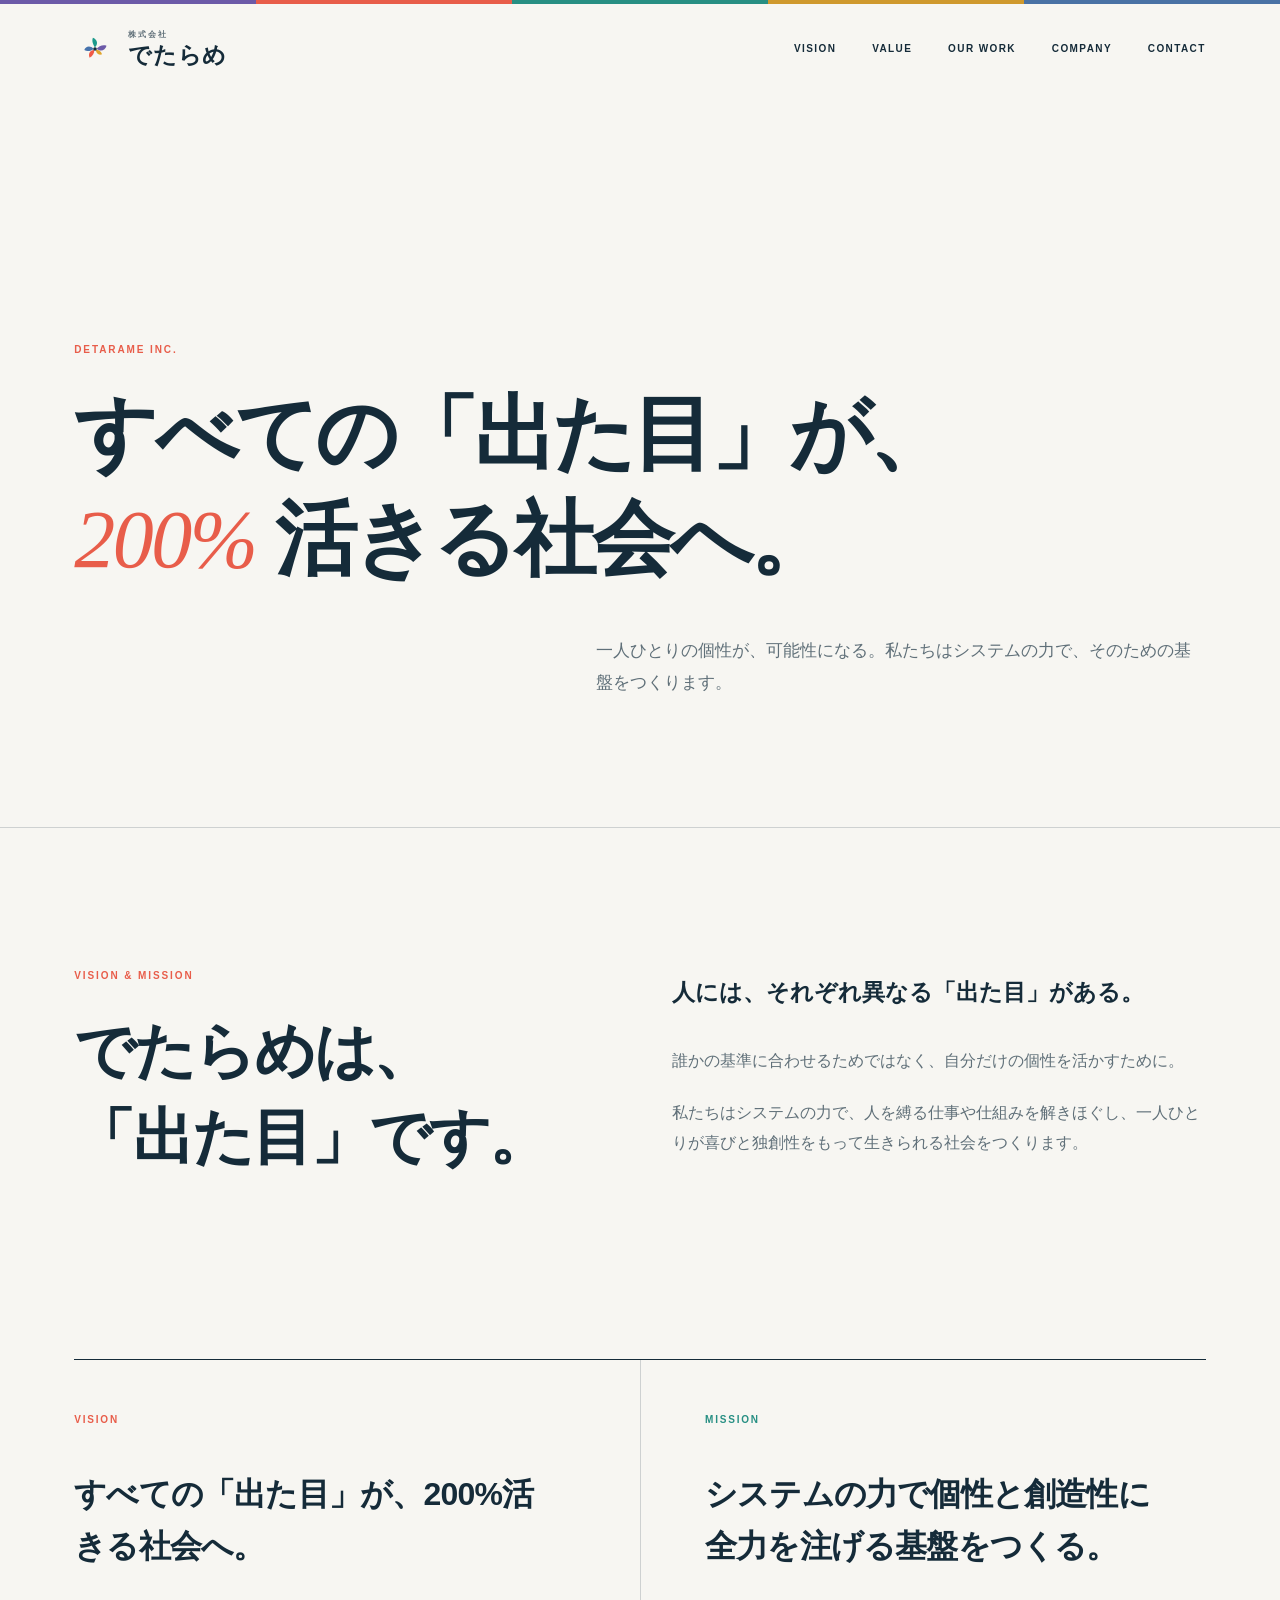
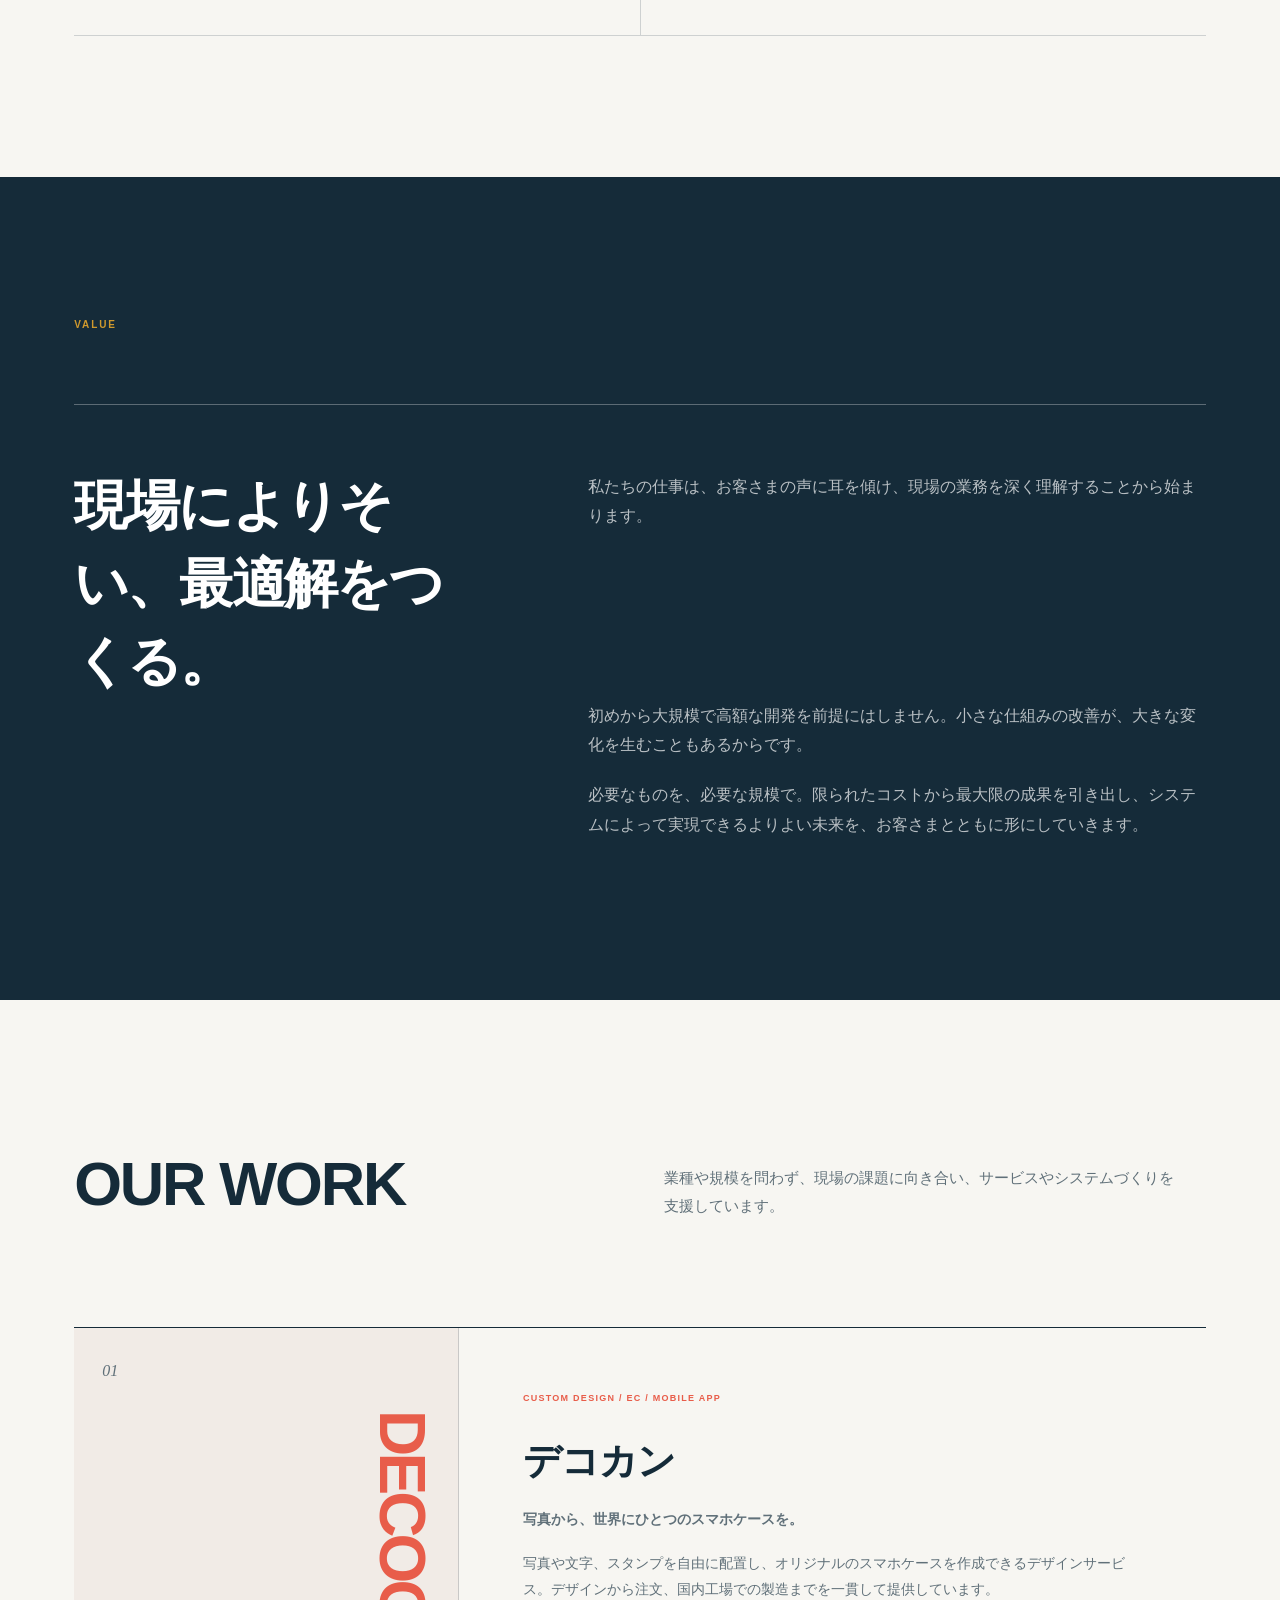
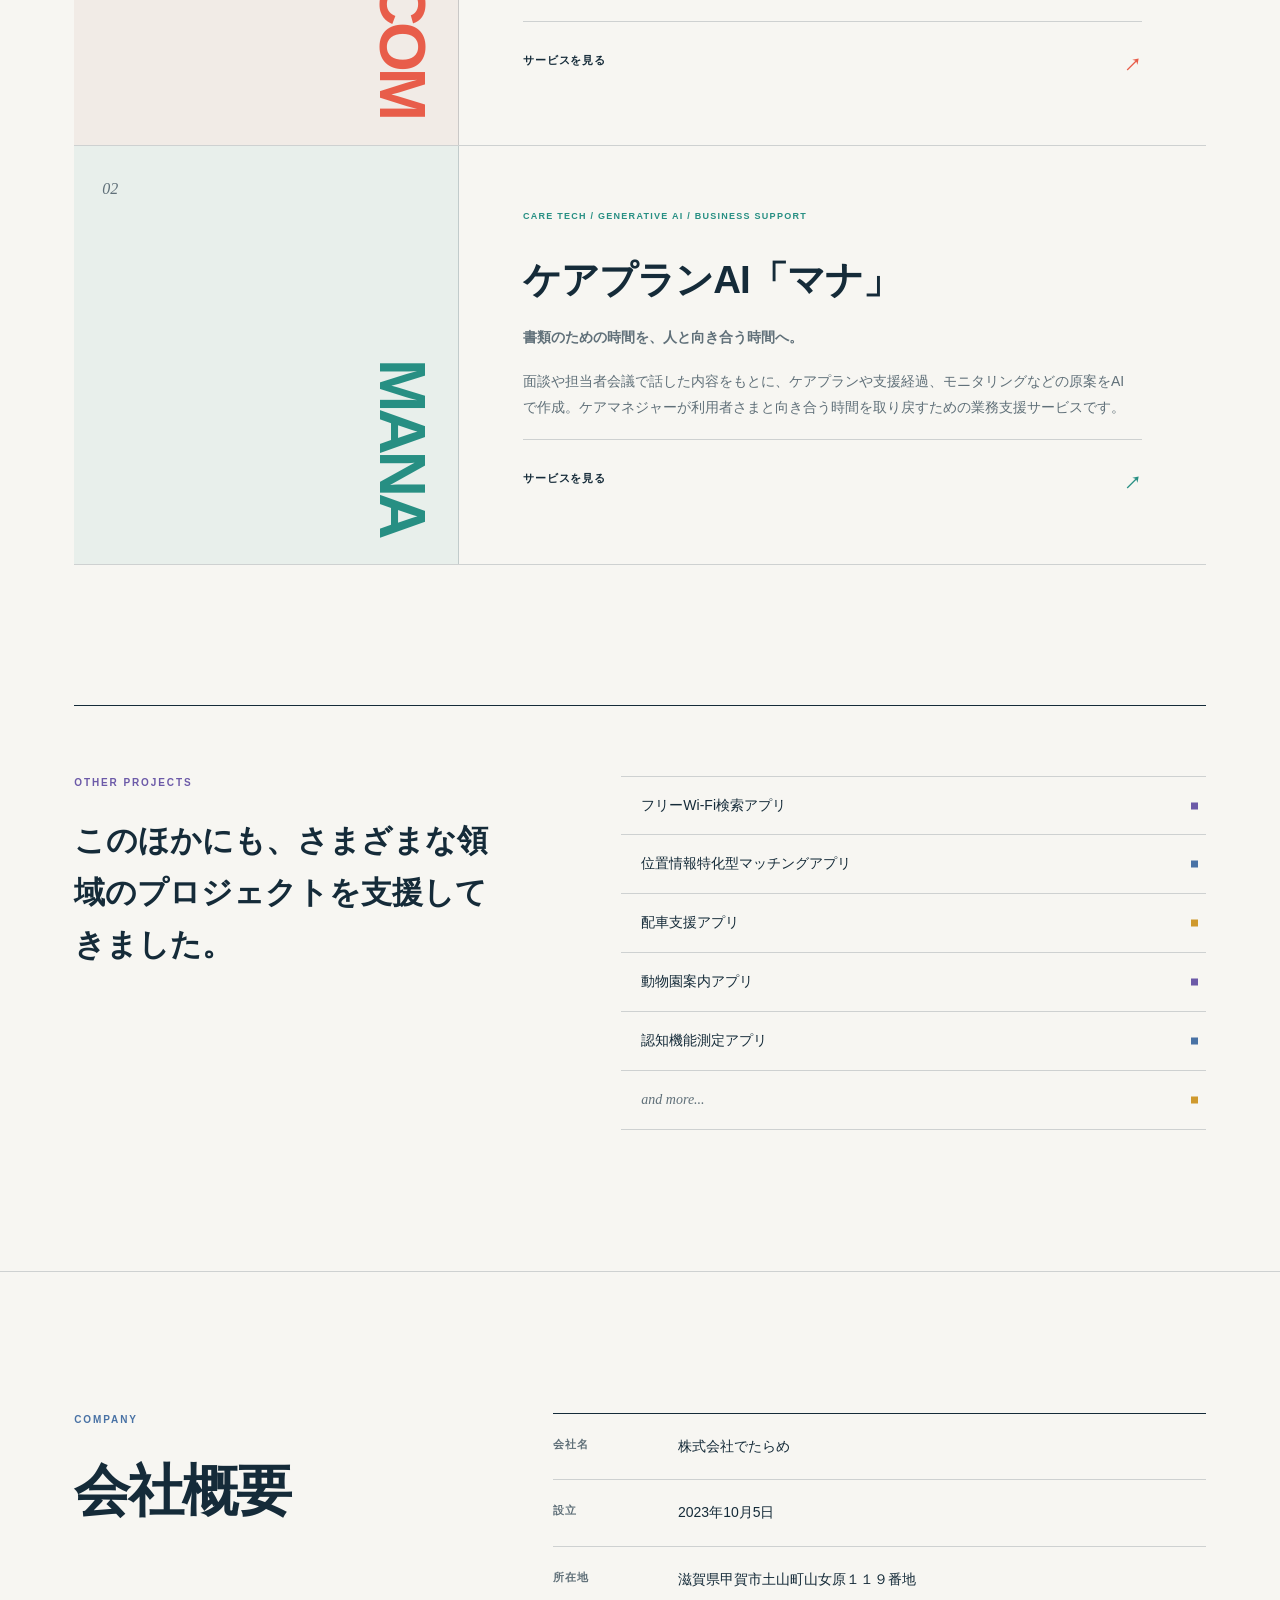
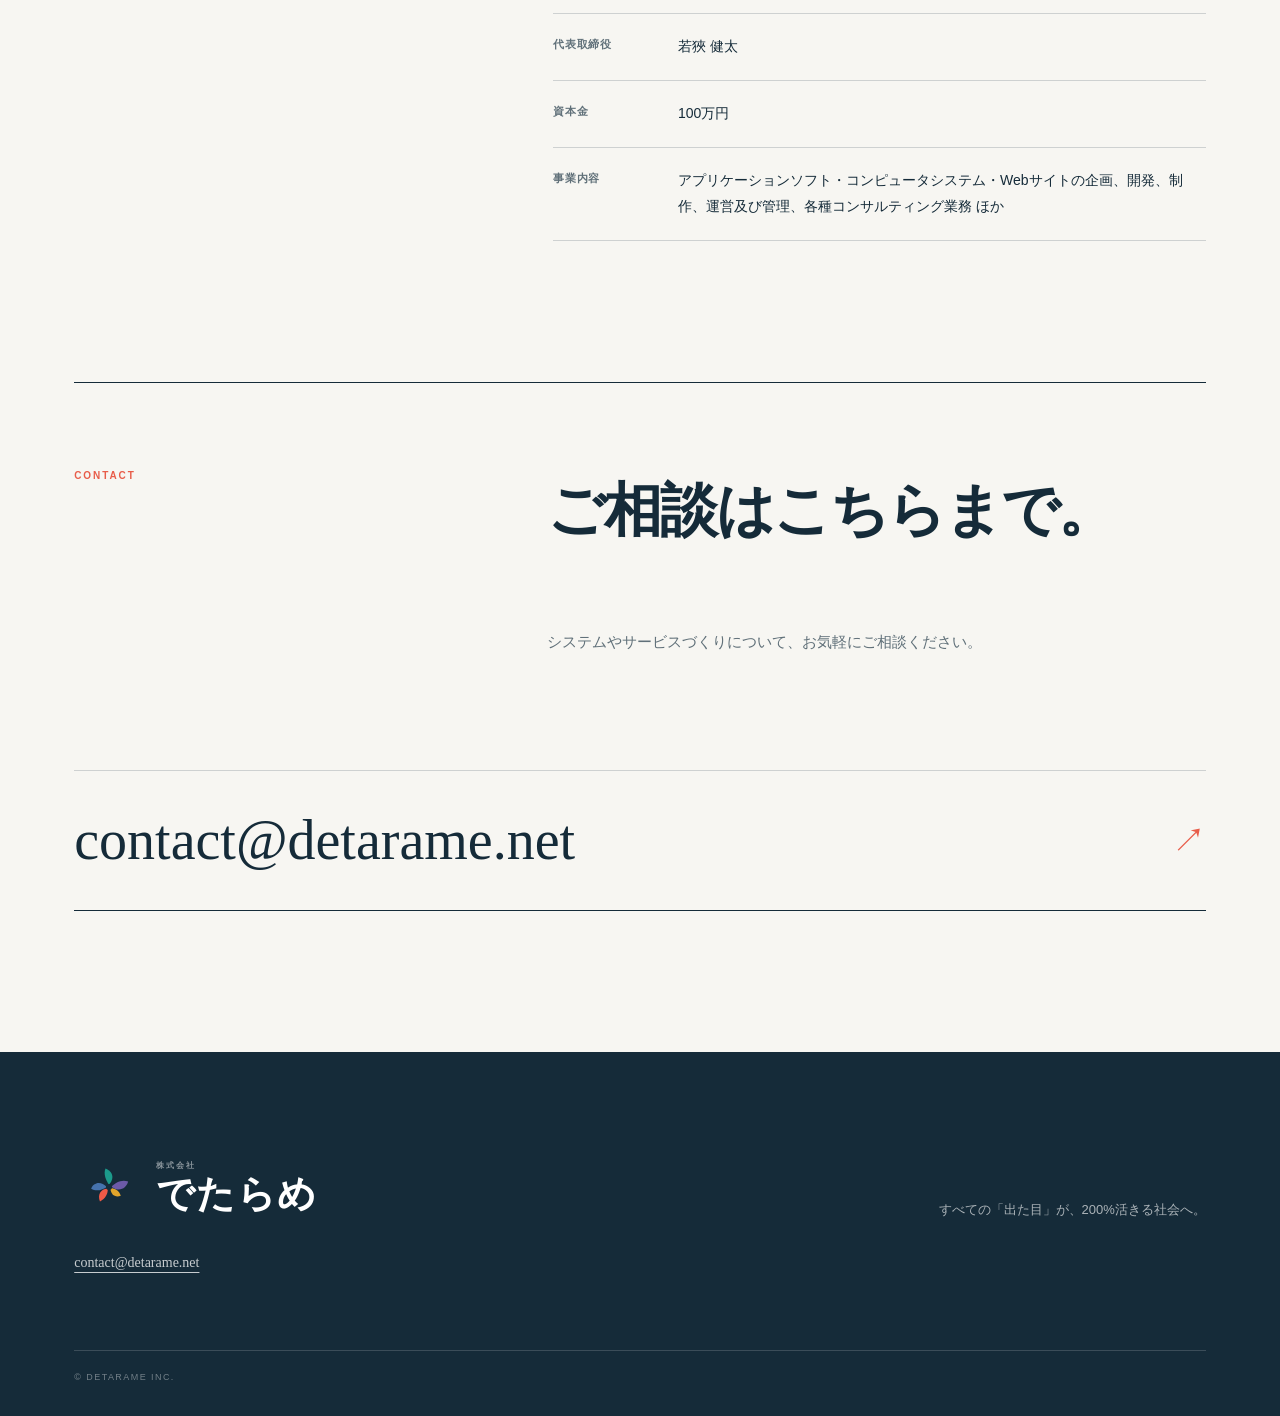
==== index.html @ d3710e5a "Refine site with editorial visual direction" ====
<!doctype html>
<html lang="ja">
<head>
  <meta charset="utf-8">
  <meta name="viewport" content="width=device-width, initial-scale=1">
  <meta name="theme-color" content="#FAF9F6">
  <meta name="description" content="すべての「出た目」が、200%活きる社会へ。株式会社でたらめは、システムの力で個性と創造性に全力を注げる基盤をつくります。">
  <meta property="og:type" content="website">
  <meta property="og:title" content="株式会社でたらめ">
  <meta property="og:description" content="すべての「出た目」が、200%活きる社会へ。">
  <meta property="og:url" content="https://detarame.net/">
  <meta property="og:image" content="https://detarame.net/assets/og.png">
  <meta name="twitter:card" content="summary_large_image">
  <meta name="twitter:title" content="株式会社でたらめ">
  <meta name="twitter:description" content="すべての「出た目」が、200%活きる社会へ。">
  <meta name="twitter:image" content="https://detarame.net/assets/og.png">
  <title>株式会社でたらめ｜すべての「出た目」が、200%活きる社会へ。</title>
  <link rel="icon" href="logo/detarame-vision-mark.svg" type="image/svg+xml">
  <link rel="stylesheet" href="site.css">
</head>
<body>
  <a class="skip-link" href="#content">本文へ移動</a>
  <header class="site-header">
    <a class="brand" href="#top" aria-label="株式会社でたらめ トップへ">
      <img src="logo/detarame-vision-mark.svg" alt="" width="52" height="52">
      <span><small>株式会社</small>でたらめ</span>
    </a>
    <nav aria-label="ページ内ナビゲーション">
      <a href="#vision">VISION</a>
      <a href="#value">VALUE</a>
      <a href="#works">OUR WORK</a>
      <a href="#company">COMPANY</a>
      <a href="#contact">CONTACT</a>
    </nav>
  </header>

  <main id="content">
    <section class="hero" id="top" aria-labelledby="hero-title">
      <div class="hero-copy">
        <p class="eyebrow">DETARAME INC.</p>
        <h1 id="hero-title">すべての<span>「出た目」</span>が、<strong>200%</strong> 活きる社会へ。</h1>
        <p class="hero-lead">一人ひとりの個性が、可能性になる。私たちはシステムの力で、そのための基盤をつくります。</p>
      </div>
    </section>

    <section class="philosophy section" id="vision" aria-labelledby="vision-title">
      <div class="section-heading">
        <p class="eyebrow">VISION &amp; MISSION</p>
        <h2 id="vision-title">でたらめは、<span>「出た目」です。</span></h2>
      </div>
      <div class="philosophy-body">
        <p class="statement">人には、それぞれ異なる「出た目」がある。</p>
        <p>誰かの基準に合わせるためではなく、自分だけの個性を活かすために。</p>
        <p>私たちはシステムの力で、人を縛る仕事や仕組みを解きほぐし、一人ひとりが喜びと独創性をもって生きられる社会をつくります。</p>
      </div>
      <div class="principles">
        <article class="principle principle-vision">
          <p class="principle-label">VISION</p>
          <h3>すべての「出た目」が、200%活きる社会へ。</h3>
        </article>
        <article class="principle principle-mission">
          <p class="principle-label">MISSION</p>
          <h3>システムの力で個性と創造性に全力を注げる基盤をつくる。</h3>
        </article>
      </div>
    </section>

    <section class="value section" id="value" aria-label="VALUE">
      <div class="section-heading compact">
        <p class="eyebrow">VALUE</p>
      </div>
      <article class="value-card">
        <div class="value-copy">
          <h3>現場によりそい、最適解をつくる。</h3>
          <p>私たちの仕事は、お客さまの声に耳を傾け、現場の業務を深く理解することから始まります。</p>
          <p>初めから大規模で高額な開発を前提にはしません。小さな仕組みの改善が、大きな変化を生むこともあるからです。</p>
          <p>必要なものを、必要な規模で。限られたコストから最大限の成果を引き出し、システムによって実現できるよりよい未来を、お客さまとともに形にしていきます。</p>
        </div>
      </article>
    </section>

    <section class="works section" id="works" aria-labelledby="works-title">
      <div class="section-heading works-heading">
        <div>
          <h2 id="works-title">OUR WORK</h2>
        </div>
        <p>業種や規模を問わず、現場の課題に向き合い、サービスやシステムづくりを支援しています。</p>
      </div>
      <div class="featured-works">
        <a class="work-card work-decocom" href="https://decocom.jp/" target="_blank" rel="noopener noreferrer">
          <div class="work-visual" aria-hidden="true">
            <span class="work-index">01</span>
            <span class="work-name">DECOCOM</span>
          </div>
          <div class="work-content">
            <p class="work-category">CUSTOM DESIGN / EC / MOBILE APP</p>
            <h3>デコカン</h3>
            <p class="work-catch">写真から、世界にひとつのスマホケースを。</p>
            <p>写真や文字、スタンプを自由に配置し、オリジナルのスマホケースを作成できるデザインサービス。デザインから注文、国内工場での製造までを一貫して提供しています。</p>
            <span class="work-link">サービスを見る <span aria-hidden="true">↗</span></span>
          </div>
        </a>
        <a class="work-card work-mana" href="https://lifeshift-inc.com/service/careplan_ai/" target="_blank" rel="noopener noreferrer">
          <div class="work-visual" aria-hidden="true">
            <span class="work-index">02</span>
            <span class="work-name">MANA</span>
          </div>
          <div class="work-content">
            <p class="work-category">CARE TECH / GENERATIVE AI / BUSINESS SUPPORT</p>
            <h3>ケアプランAI「マナ」</h3>
            <p class="work-catch">書類のための時間を、人と向き合う時間へ。</p>
            <p>面談や担当者会議で話した内容をもとに、ケアプランや支援経過、モニタリングなどの原案をAIで作成。ケアマネジャーが利用者さまと向き合う時間を取り戻すための業務支援サービスです。</p>
            <span class="work-link">サービスを見る <span aria-hidden="true">↗</span></span>
          </div>
        </a>
      </div>
      <div class="other-works">
        <div>
          <p class="eyebrow">OTHER PROJECTS</p>
          <h3>このほかにも、さまざまな領域のプロジェクトを支援してきました。</h3>
        </div>
        <ul aria-label="その他のプロジェクト">
          <li>フリーWi-Fi検索アプリ</li>
          <li>位置情報特化型マッチングアプリ</li>
          <li>配車支援アプリ</li>
          <li>動物園案内アプリ</li>
          <li>認知機能測定アプリ</li>
          <li class="and-more">and more...</li>
        </ul>
      </div>
    </section>

    <section class="company section" id="company" aria-labelledby="company-title">
      <div class="section-heading company-heading">
        <p class="eyebrow">COMPANY</p>
        <h2 id="company-title">会社概要</h2>
      </div>
      <dl class="company-profile">
        <div>
          <dt>会社名</dt>
          <dd>株式会社でたらめ</dd>
        </div>
        <div>
          <dt>設立</dt>
          <dd>2023年10月5日</dd>
        </div>
        <div>
          <dt>所在地</dt>
          <dd>滋賀県甲賀市土山町山女原１１９番地</dd>
        </div>
        <div>
          <dt>代表取締役</dt>
          <dd>若狹 健太</dd>
        </div>
        <div>
          <dt>資本金</dt>
          <dd>100万円</dd>
        </div>
        <div>
          <dt>事業内容</dt>
          <dd>アプリケーションソフト・コンピュータシステム・Webサイトの企画、開発、制作、運営及び管理、各種コンサルティング業務 ほか</dd>
        </div>
      </dl>
    </section>

    <section class="contact" id="contact" aria-labelledby="contact-title">
      <div class="contact-inner">
        <p class="eyebrow">CONTACT</p>
        <h2 id="contact-title">ご相談はこちらまで。</h2>
        <p>システムやサービスづくりについて、お気軽にご相談ください。</p>
        <a class="contact-link" href="mailto:contact@detarame.net" aria-label="contact@detarame.net 宛てにメールを送る">
          <span>contact@detarame.net</span>
          <span aria-hidden="true">↗</span>
        </a>
      </div>
    </section>
  </main>

  <footer class="site-footer">
    <a class="footer-brand" href="#top">
      <img src="logo/detarame-vision-mark.svg" alt="" width="76" height="76">
      <span><small>株式会社</small>でたらめ</span>
    </a>
    <p>すべての「出た目」が、200%活きる社会へ。</p>
    <a class="footer-contact" href="mailto:contact@detarame.net">contact@detarame.net</a>
    <small class="copyright">&copy; DETARAME INC.</small>
  </footer>
</body>
</html>
---- site.css ----
:root {
  --ink: #152b39;
  --ink-soft: #607079;
  --canvas: #f7f6f2;
  --paper: #fff;
  --line: rgba(21, 43, 57, .18);
  --violet: #6c5aa8;
  --coral: #e85d4a;
  --teal: #278f83;
  --gold: #cf992d;
  --blue: #4972a5;
  --side-pad: clamp(24px, 5.8vw, 84px);
  --section-pad: clamp(92px, 11vw, 154px);
  --max-width: 1180px;
}

* { box-sizing: border-box; }
html { scroll-behavior: smooth; }
body {
  margin: 0;
  color: var(--ink);
  background: var(--canvas);
  font-family: "Hiragino Kaku Gothic ProN", "Yu Gothic", "YuGothic", "Noto Sans JP", sans-serif;
  font-feature-settings: "palt" 1;
  font-kerning: normal;
  line-height: 1.85;
  -webkit-font-smoothing: antialiased;
}
a { color: inherit; }

.skip-link {
  position: fixed;
  top: 8px;
  left: 8px;
  z-index: 100;
  padding: 8px 14px;
  color: var(--paper);
  background: var(--ink);
  transform: translateY(-150%);
}
.skip-link:focus { transform: none; }

.site-header {
  position: absolute;
  inset: 0 0 auto;
  z-index: 10;
  display: flex;
  align-items: center;
  justify-content: space-between;
  width: min(100%, calc(var(--max-width) + var(--side-pad) * 2));
  margin: auto;
  padding: 28px var(--side-pad);
}
.site-header::before {
  position: fixed;
  inset: 0 0 auto;
  height: 4px;
  content: "";
  background: linear-gradient(90deg, var(--violet) 0 20%, var(--coral) 20% 40%, var(--teal) 40% 60%, var(--gold) 60% 80%, var(--blue) 80%);
}
.brand,
.footer-brand {
  display: inline-flex;
  gap: 12px;
  align-items: center;
  font-size: 23px;
  font-weight: 700;
  line-height: 1;
  letter-spacing: .03em;
  text-decoration: none;
}
.brand img { width: 42px; height: 42px; }
.brand small,
.footer-brand small {
  display: block;
  margin-bottom: 5px;
  color: var(--ink-soft);
  font-size: 8px;
  letter-spacing: .22em;
}
.site-header nav { display: flex; gap: clamp(18px, 2.8vw, 38px); }
.site-header nav a {
  font-size: 10px;
  font-weight: 700;
  letter-spacing: .14em;
  text-decoration: none;
  text-underline-offset: 7px;
}
.site-header nav a:hover,
.site-header nav a:focus-visible { text-decoration: underline; text-decoration-color: var(--coral); }

.hero {
  display: grid;
  min-height: 92svh;
  align-items: end;
  padding: 170px var(--side-pad) clamp(76px, 10vw, 128px);
  border-bottom: 1px solid var(--line);
}
.hero-copy { width: min(100%, var(--max-width)); margin: 0 auto; }
.eyebrow {
  margin: 0 0 25px;
  color: var(--coral);
  font-size: 10px;
  font-weight: 700;
  line-height: 1.4;
  letter-spacing: .19em;
}
.hero h1 {
  max-width: 980px;
  margin: 0;
  font-size: clamp(43px, 6.4vw, 82px);
  font-weight: 650;
  line-height: 1.28;
  letter-spacing: -.045em;
}
.hero h1 span { white-space: nowrap; }
.hero h1 strong {
  color: var(--coral);
  font-family: Georgia, "Times New Roman", serif;
  font-style: italic;
  font-weight: 400;
  letter-spacing: -.03em;
}
.hero-lead {
  max-width: 610px;
  margin: 42px 0 0 auto;
  color: var(--ink-soft);
  font-size: clamp(15px, 1.35vw, 18px);
}

.section {
  width: min(100%, calc(var(--max-width) + var(--side-pad) * 2));
  margin: 0 auto;
  padding: var(--section-pad) var(--side-pad);
}
.section-heading h2 {
  margin: 0;
  font-size: clamp(38px, 4.8vw, 64px);
  font-weight: 650;
  line-height: 1.4;
  letter-spacing: -.035em;
}
.section-heading h2 span { white-space: nowrap; }

.philosophy {
  display: grid;
  grid-template-columns: minmax(0, .95fr) minmax(320px, 1.05fr);
  gap: clamp(58px, 9vw, 126px);
}
.philosophy-body {
  align-self: end;
  color: var(--ink-soft);
  font-size: clamp(15px, 1.25vw, 17px);
}
.philosophy-body p { margin: 0 0 1.4em; }
.philosophy-body .statement {
  color: var(--ink);
  font-size: clamp(19px, 1.8vw, 24px);
  font-weight: 650;
}
.principles {
  display: grid;
  grid-column: 1 / -1;
  grid-template-columns: 1fr 1fr;
  margin-top: clamp(34px, 5vw, 70px);
  border-top: 1px solid var(--ink);
  border-bottom: 1px solid var(--line);
}
.principle { padding: clamp(34px, 4vw, 52px) 0 clamp(38px, 5vw, 62px); }
.principle + .principle { padding-left: clamp(30px, 5vw, 70px); border-left: 1px solid var(--line); }
.principle-label {
  margin: 0 0 38px;
  font-size: 10px;
  font-weight: 700;
  letter-spacing: .18em;
}
.principle-vision .principle-label { color: var(--coral); }
.principle-mission .principle-label { color: var(--teal); }
.principle h3 {
  max-width: 470px;
  margin: 0;
  font-size: clamp(23px, 2.5vw, 34px);
  font-weight: 600;
  line-height: 1.65;
  letter-spacing: -.025em;
}

.value {
  max-width: none;
  color: var(--paper);
  background: var(--ink);
}
.value > * { width: min(100%, var(--max-width)); margin-right: auto; margin-left: auto; }
.value .eyebrow { color: var(--gold); }
.value-card {
  margin-top: clamp(42px, 6vw, 72px);
  padding-top: clamp(42px, 5vw, 62px);
  border-top: 1px solid rgba(255, 255, 255, .3);
}
.value-copy {
  display: grid;
  grid-template-columns: .8fr 1.2fr;
  column-gap: clamp(48px, 8vw, 110px);
}
.value-copy h3 {
  margin: 0;
  font-size: clamp(32px, 4.2vw, 55px);
  font-weight: 600;
  line-height: 1.45;
  letter-spacing: -.035em;
}
.value-copy p {
  grid-column: 2;
  max-width: 660px;
  margin: 0 0 1.25em;
  color: rgba(255, 255, 255, .7);
  font-size: clamp(14px, 1.25vw, 16px);
}
.value-copy h3 + p { margin-top: 5px; }

.works-heading {
  display: grid;
  grid-template-columns: 1fr 1fr;
  gap: 48px;
  align-items: end;
  margin-bottom: clamp(64px, 8vw, 100px);
}
.works-heading > p {
  max-width: 520px;
  margin: 0 0 7px;
  color: var(--ink-soft);
  font-size: 15px;
}
.featured-works { border-top: 1px solid var(--ink); }
.work-card {
  display: grid;
  grid-template-columns: minmax(220px, .68fr) minmax(0, 1.32fr);
  min-width: 0;
  color: inherit;
  border-bottom: 1px solid var(--line);
  text-decoration: none;
}
.work-visual {
  position: relative;
  display: flex;
  min-height: 360px;
  align-items: flex-end;
  justify-content: space-between;
  overflow: hidden;
  padding: 28px;
  border-right: 1px solid var(--line);
}
.work-decocom .work-visual { color: var(--coral); background: #f1ebe6; }
.work-mana .work-visual { color: var(--teal); background: #e8efeb; }
.work-index {
  align-self: flex-start;
  color: var(--ink-soft);
  font-family: Georgia, "Times New Roman", serif;
  font-size: 16px;
  font-style: italic;
}
.work-name {
  font-family: Arial, Helvetica, sans-serif;
  font-size: clamp(34px, 5vw, 72px);
  font-weight: 700;
  line-height: .9;
  letter-spacing: -.06em;
  writing-mode: vertical-rl;
}
.work-content {
  display: flex;
  flex-direction: column;
  padding: clamp(34px, 5vw, 70px);
}
.work-category {
  margin: 0 0 30px;
  color: var(--coral);
  font-size: 9px;
  font-weight: 700;
  line-height: 1.5;
  letter-spacing: .14em;
}
.work-mana .work-category { color: var(--teal); }
.work-content h3 {
  margin: 0 0 20px;
  font-size: clamp(28px, 3vw, 40px);
  font-weight: 650;
  line-height: 1.35;
  letter-spacing: -.025em;
}
.work-content > p:not(.work-category) { max-width: 610px; margin: 0 0 18px; color: var(--ink-soft); font-size: 14px; }
.work-content .work-catch { color: var(--ink); font-size: clamp(17px, 1.7vw, 21px); font-weight: 650; }
.work-link {
  display: flex;
  justify-content: space-between;
  margin-top: auto;
  padding-top: 28px;
  font-size: 11px;
  font-weight: 700;
  letter-spacing: .08em;
  border-top: 1px solid var(--line);
}
.work-link span { color: var(--coral); font-size: 17px; }
.work-mana .work-link span { color: var(--teal); }
.work-card:hover .work-link,
.work-card:focus-visible .work-link { text-decoration: underline; text-underline-offset: 5px; }

.other-works {
  display: grid;
  grid-template-columns: .85fr 1.15fr;
  gap: clamp(48px, 9vw, 120px);
  margin-top: clamp(96px, 11vw, 140px);
  padding-top: clamp(46px, 6vw, 70px);
  border-top: 1px solid var(--ink);
}
.other-works h3 { max-width: 470px; margin: 0; font-size: clamp(22px, 2.4vw, 32px); font-weight: 600; line-height: 1.7; }
.other-works .eyebrow { color: var(--violet); }
.other-works ul { margin: 0; padding: 0; list-style: none; border-top: 1px solid var(--line); }
.other-works li {
  position: relative;
  padding: 16px 36px 16px 20px;
  font-size: 14px;
  border-bottom: 1px solid var(--line);
}
.other-works li::after {
  position: absolute;
  top: 50%;
  right: 8px;
  width: 7px;
  aspect-ratio: 1;
  content: "";
  background: var(--violet);
  transform: translateY(-50%);
}
.other-works li:nth-child(3n + 2)::after { background: var(--blue); }
.other-works li:nth-child(3n)::after { background: var(--gold); }
.other-works .and-more { color: var(--ink-soft); font-family: Georgia, "Times New Roman", serif; font-style: italic; }

.company {
  display: grid;
  grid-template-columns: minmax(220px, .7fr) minmax(0, 1.3fr);
  gap: clamp(54px, 10vw, 140px);
  border-top: 1px solid var(--line);
}
.company-heading h2 { font-size: clamp(36px, 4.5vw, 56px); }
.company .eyebrow { color: var(--blue); }
.company-profile { margin: 0; border-top: 1px solid var(--ink); }
.company-profile > div {
  display: grid;
  grid-template-columns: minmax(90px, .32fr) minmax(0, 1.68fr);
  gap: 24px;
  padding: 20px 0;
  border-bottom: 1px solid var(--line);
}
.company-profile dt { color: var(--ink-soft); font-size: 11px; font-weight: 600; letter-spacing: .06em; }
.company-profile dd { margin: 0; font-size: 14px; font-weight: 500; }

.contact {
  width: min(100%, calc(var(--max-width) + var(--side-pad) * 2));
  margin: 0 auto;
  padding: 0 var(--side-pad) var(--section-pad);
}
.contact-inner {
  display: grid;
  grid-template-columns: .72fr 1.28fr;
  gap: clamp(42px, 8vw, 110px);
  padding: clamp(54px, 7vw, 86px) 0 0;
  border-top: 1px solid var(--ink);
}
.contact .eyebrow { color: var(--coral); }
.contact h2 {
  grid-column: 2;
  margin: 0;
  font-size: clamp(34px, 4.6vw, 58px);
  font-weight: 600;
  line-height: 1.4;
  letter-spacing: -.035em;
}
.contact-inner > p:not(.eyebrow) {
  grid-column: 2;
  margin: -24px 0 12px;
  color: var(--ink-soft);
  font-size: 15px;
}
.contact-link {
  grid-column: 1 / -1;
  display: flex;
  gap: 24px;
  align-items: center;
  justify-content: space-between;
  padding: clamp(24px, 3vw, 36px) 0;
  font-family: Georgia, "Times New Roman", serif;
  font-size: clamp(24px, 4.4vw, 56px);
  line-height: 1.2;
  text-decoration: none;
  border-top: 1px solid var(--line);
  border-bottom: 1px solid var(--ink);
}
.contact-link span:last-child { color: var(--coral); font-family: Arial, Helvetica, sans-serif; font-size: .6em; }
.contact-link:hover,
.contact-link:focus-visible { color: var(--coral); }

.site-footer {
  display: grid;
  grid-template-columns: 1fr auto;
  gap: 28px;
  align-items: end;
  padding: clamp(64px, 8vw, 100px) var(--side-pad) 30px;
  color: var(--paper);
  background: var(--ink);
}
.footer-brand { font-size: clamp(26px, 3vw, 40px); }
.footer-brand img { width: clamp(52px, 6vw, 70px); height: auto; }
.footer-brand small { color: rgba(255, 255, 255, .5); }
.site-footer > p { margin: 0; color: rgba(255, 255, 255, .64); font-size: 13px; }
.footer-contact { color: rgba(255, 255, 255, .76); font-family: Georgia, "Times New Roman", serif; font-size: 14px; text-underline-offset: 5px; }
.copyright {
  grid-column: 1 / -1;
  margin-top: 46px;
  padding-top: 18px;
  color: rgba(255, 255, 255, .4);
  font-size: 9px;
  letter-spacing: .16em;
  border-top: 1px solid rgba(255, 255, 255, .16);
}

@media (max-width: 820px) {
  .site-header { padding-top: 20px; }
  .site-header nav { display: none; }
  .hero { min-height: 780px; padding-top: 140px; }
  .hero-lead { margin-left: 0; }
  .philosophy,
  .works-heading,
  .other-works,
  .company,
  .contact-inner { grid-template-columns: 1fr; }
  .principles { grid-template-columns: 1fr; }
  .principle + .principle { padding-left: 0; border-top: 1px solid var(--line); border-left: 0; }
  .value-copy { grid-template-columns: 1fr; }
  .value-copy p { grid-column: 1; }
  .work-card { grid-template-columns: minmax(150px, .45fr) minmax(0, 1.55fr); }
  .work-visual { min-height: 330px; }
  .contact h2,
  .contact-inner > p:not(.eyebrow) { grid-column: 1; }
  .contact-inner > p:not(.eyebrow) { margin-top: -24px; }
  .site-footer { grid-template-columns: 1fr; }
}

@media (max-width: 560px) {
  .brand { font-size: 20px; }
  .brand img { width: 38px; height: 38px; }
  .hero { min-height: 700px; }
  .hero h1 { font-size: clamp(39px, 12vw, 56px); }
  .section-heading h2 { font-size: 38px; }
  .work-card { grid-template-columns: 1fr; }
  .work-visual { min-height: 180px; border-right: 0; border-bottom: 1px solid var(--line); }
  .work-name { font-size: 48px; writing-mode: initial; }
  .work-content { padding: 30px 0 42px; }
  .company-profile > div { grid-template-columns: 1fr; gap: 3px; }
  .contact-link { font-size: clamp(21px, 7vw, 30px); }
}

@media (prefers-reduced-motion: reduce) {
  html { scroll-behavior: auto; }
}
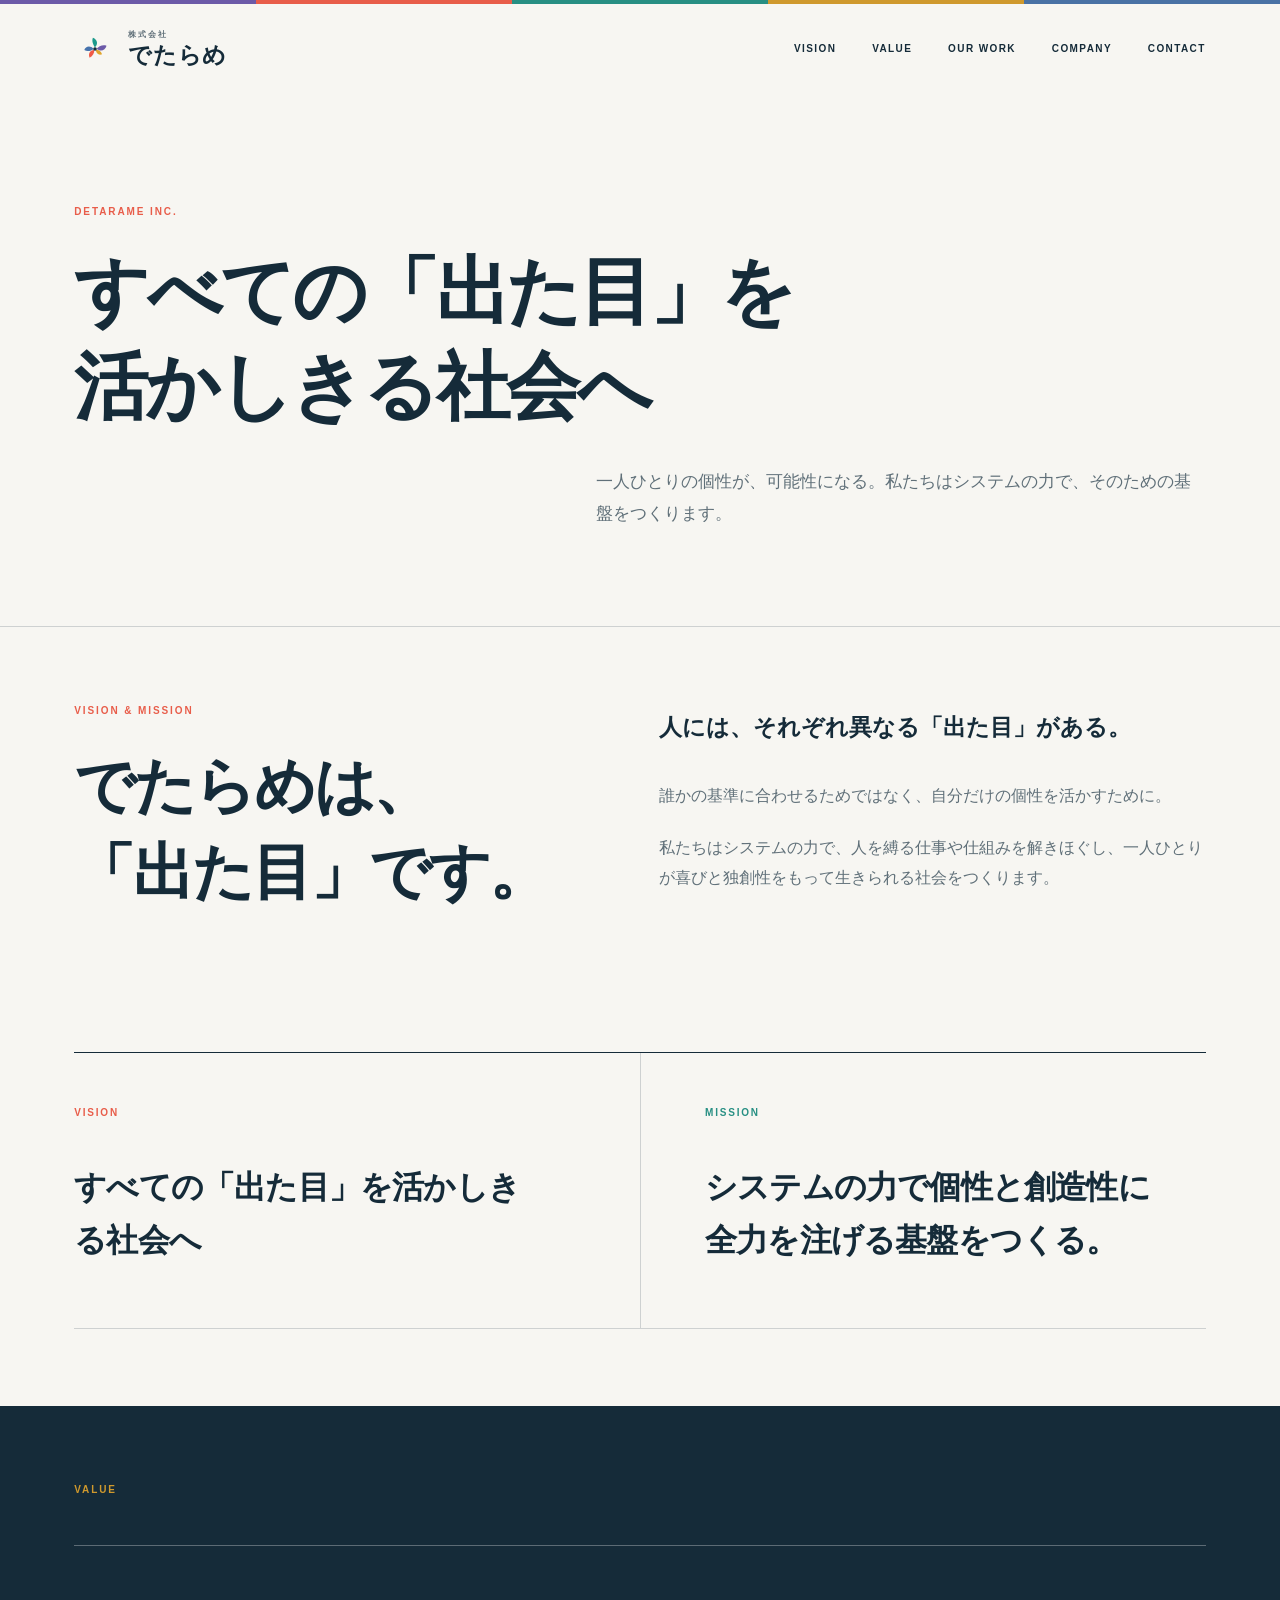
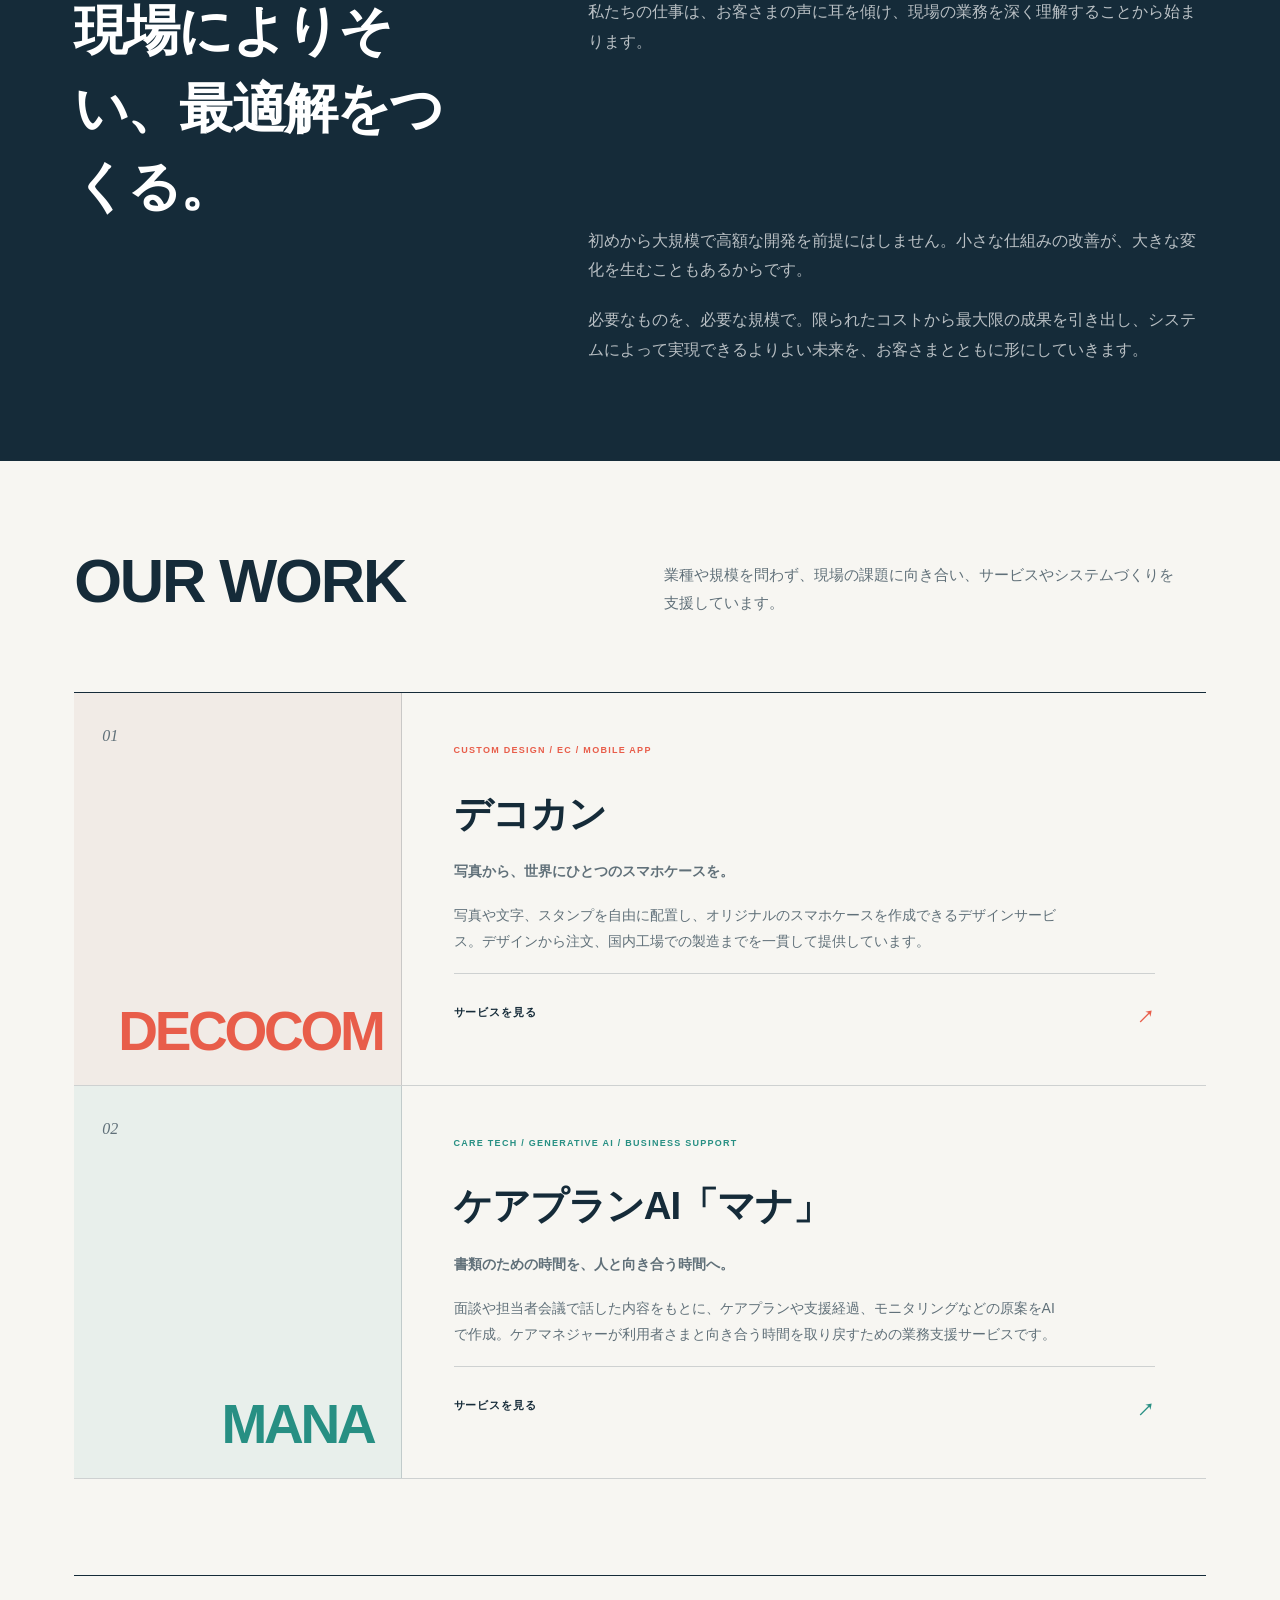
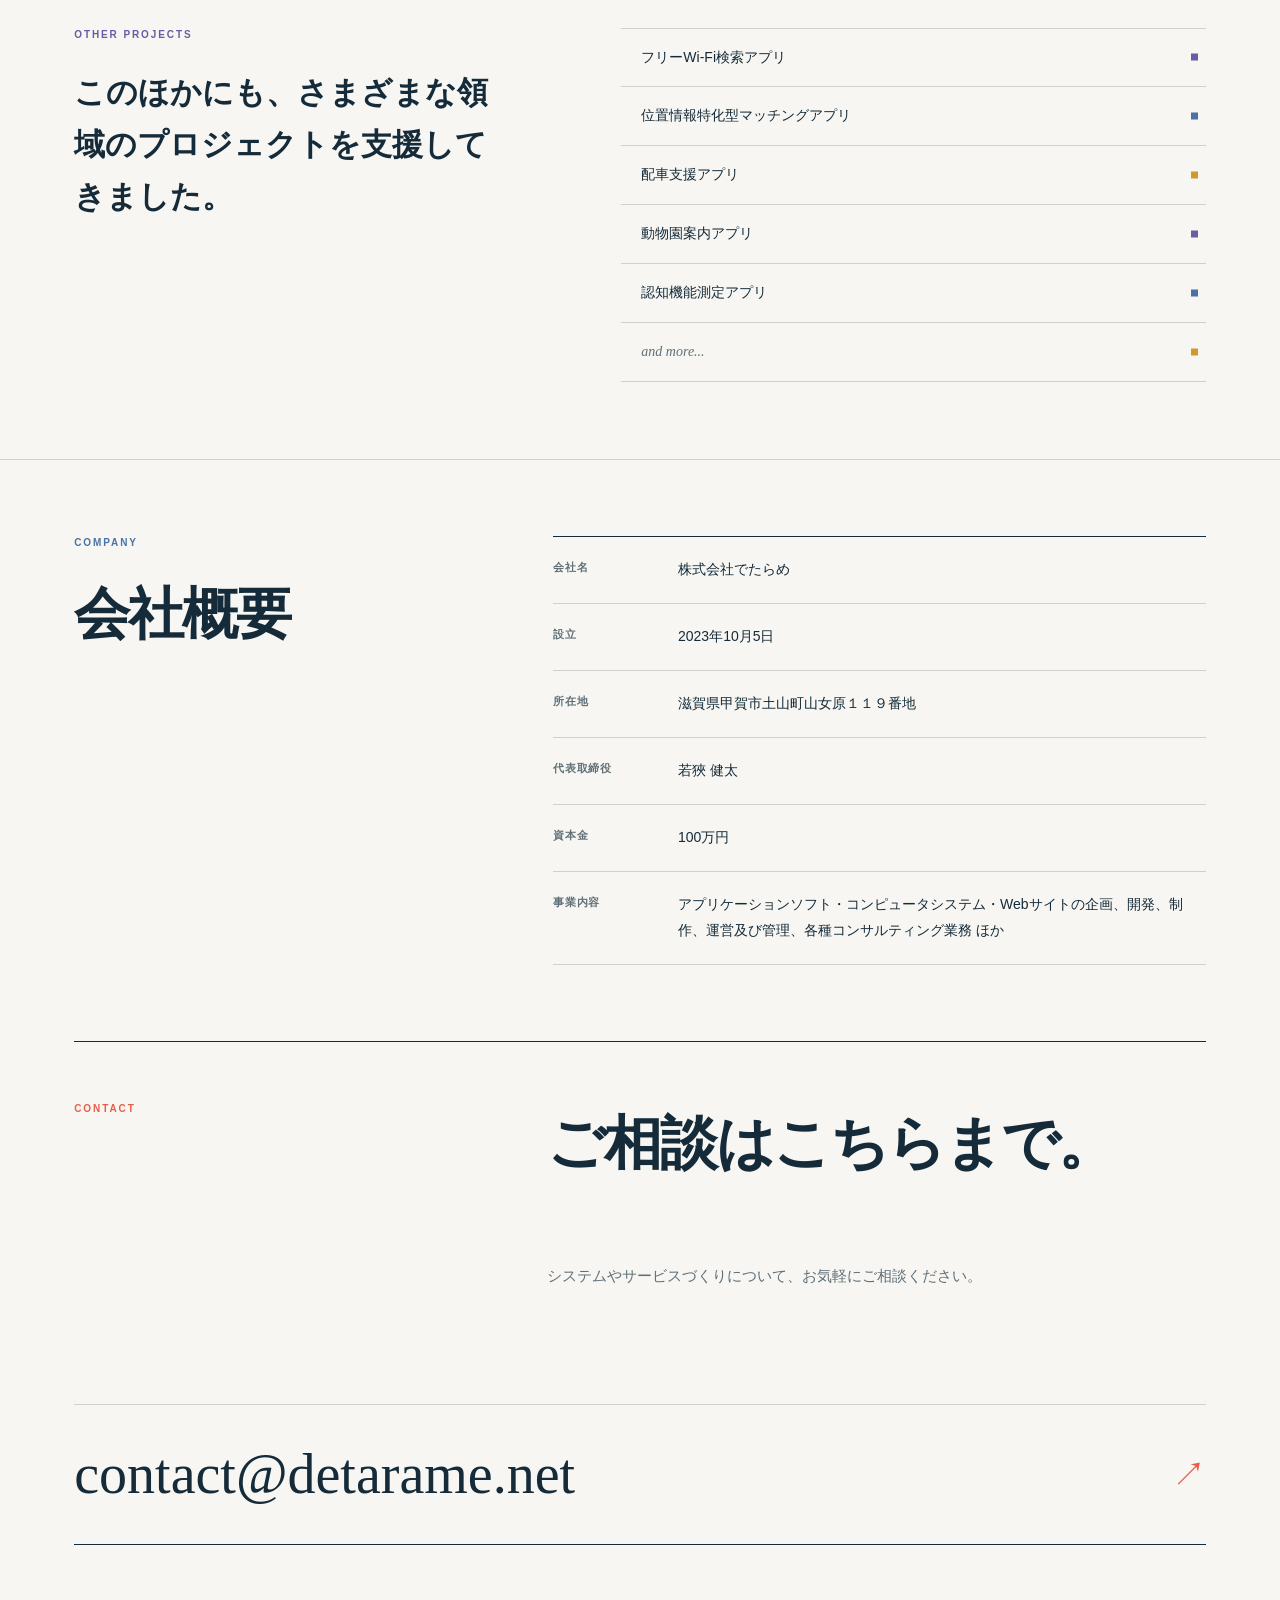
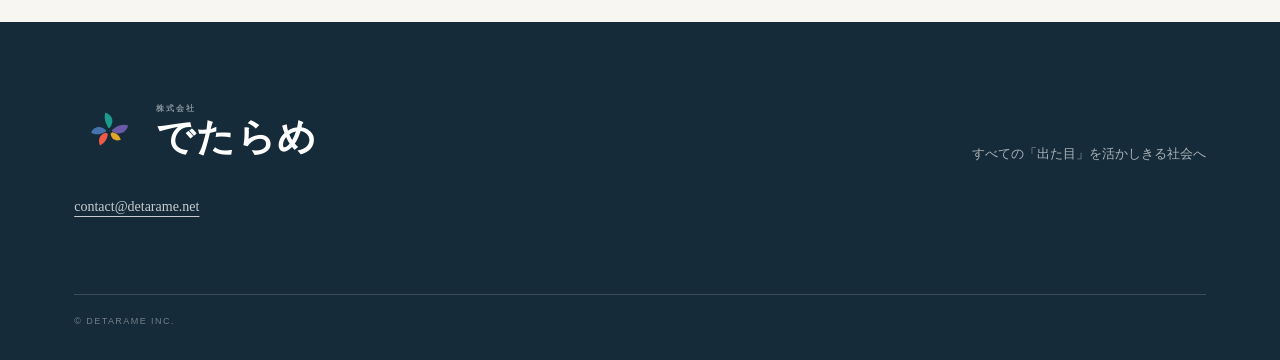
==== commit 7f8a8be4: "Update vision and tighten responsive spacing" ====
--- a/index.html
+++ b/index.html
@@ -4,17 +4,17 @@
   <meta charset="utf-8">
   <meta name="viewport" content="width=device-width, initial-scale=1">
   <meta name="theme-color" content="#FAF9F6">
-  <meta name="description" content="すべての「出た目」が、200%活きる社会へ。株式会社でたらめは、システムの力で個性と創造性に全力を注げる基盤をつくります。">
+  <meta name="description" content="すべての「出た目」を活かしきる社会へ。株式会社でたらめは、システムの力で個性と創造性に全力を注げる基盤をつくります。">
   <meta property="og:type" content="website">
   <meta property="og:title" content="株式会社でたらめ">
-  <meta property="og:description" content="すべての「出た目」が、200%活きる社会へ。">
+  <meta property="og:description" content="すべての「出た目」を活かしきる社会へ。">
   <meta property="og:url" content="https://detarame.net/">
   <meta property="og:image" content="https://detarame.net/assets/og.png">
   <meta name="twitter:card" content="summary_large_image">
   <meta name="twitter:title" content="株式会社でたらめ">
-  <meta name="twitter:description" content="すべての「出た目」が、200%活きる社会へ。">
+  <meta name="twitter:description" content="すべての「出た目」を活かしきる社会へ。">
   <meta name="twitter:image" content="https://detarame.net/assets/og.png">
-  <title>株式会社でたらめ｜すべての「出た目」が、200%活きる社会へ。</title>
+  <title>株式会社でたらめ｜すべての「出た目」を活かしきる社会へ</title>
   <link rel="icon" href="logo/detarame-vision-mark.svg" type="image/svg+xml">
   <link rel="stylesheet" href="site.css">
 </head>
@@ -38,7 +38,7 @@
     <section class="hero" id="top" aria-labelledby="hero-title">
       <div class="hero-copy">
         <p class="eyebrow">DETARAME INC.</p>
-        <h1 id="hero-title">すべての<span>「出た目」</span>が、<strong>200%</strong> 活きる社会へ。</h1>
+        <h1 id="hero-title">すべての<span>「出た目」を</span><span class="hero-goal">活かしきる社会へ</span></h1>
         <p class="hero-lead">一人ひとりの個性が、可能性になる。私たちはシステムの力で、そのための基盤をつくります。</p>
       </div>
     </section>
@@ -56,7 +56,7 @@
       <div class="principles">
         <article class="principle principle-vision">
           <p class="principle-label">VISION</p>
-          <h3>すべての「出た目」が、200%活きる社会へ。</h3>
+          <h3>すべての「出た目」を活かしきる社会へ</h3>
         </article>
         <article class="principle principle-mission">
           <p class="principle-label">MISSION</p>
@@ -181,7 +181,7 @@
       <img src="logo/detarame-vision-mark.svg" alt="" width="76" height="76">
       <span><small>株式会社</small>でたらめ</span>
     </a>
-    <p>すべての「出た目」が、200%活きる社会へ。</p>
+    <p>すべての「出た目」を活かしきる社会へ</p>
     <a class="footer-contact" href="mailto:contact@detarame.net">contact@detarame.net</a>
     <small class="copyright">&copy; DETARAME INC.</small>
   </footer>
--- a/site.css
+++ b/site.css
@@ -10,7 +10,7 @@
   --gold: #cf992d;
   --blue: #4972a5;
   --side-pad: clamp(24px, 5.8vw, 84px);
-  --section-pad: clamp(92px, 11vw, 154px);
+  --section-pad: clamp(64px, 6vw, 84px);
   --max-width: 1180px;
 }
 
@@ -91,9 +91,8 @@
 
 .hero {
   display: grid;
-  min-height: 92svh;
   align-items: end;
-  padding: 170px var(--side-pad) clamp(76px, 10vw, 128px);
+  padding: clamp(150px, 16vw, 210px) var(--side-pad) clamp(72px, 8vw, 96px);
   border-bottom: 1px solid var(--line);
 }
 .hero-copy { width: min(100%, var(--max-width)); margin: 0 auto; }
@@ -106,24 +105,18 @@
   letter-spacing: .19em;
 }
 .hero h1 {
-  max-width: 980px;
-  margin: 0;
-  font-size: clamp(43px, 6.4vw, 82px);
+  max-width: 920px;
+  margin: 0;
+  font-size: clamp(43px, 5.8vw, 76px);
   font-weight: 650;
   line-height: 1.28;
   letter-spacing: -.045em;
 }
 .hero h1 span { white-space: nowrap; }
-.hero h1 strong {
-  color: var(--coral);
-  font-family: Georgia, "Times New Roman", serif;
-  font-style: italic;
-  font-weight: 400;
-  letter-spacing: -.03em;
-}
+.hero h1 .hero-goal { display: inline-block; }
 .hero-lead {
   max-width: 610px;
-  margin: 42px 0 0 auto;
+  margin: 32px 0 0 auto;
   color: var(--ink-soft);
   font-size: clamp(15px, 1.35vw, 18px);
 }
@@ -145,7 +138,7 @@
 .philosophy {
   display: grid;
   grid-template-columns: minmax(0, .95fr) minmax(320px, 1.05fr);
-  gap: clamp(58px, 9vw, 126px);
+  gap: clamp(48px, 7vw, 96px);
 }
 .philosophy-body {
   align-self: end;
@@ -162,7 +155,7 @@
   display: grid;
   grid-column: 1 / -1;
   grid-template-columns: 1fr 1fr;
-  margin-top: clamp(34px, 5vw, 70px);
+  margin-top: clamp(28px, 4vw, 48px);
   border-top: 1px solid var(--ink);
   border-bottom: 1px solid var(--line);
 }
@@ -193,8 +186,8 @@
 .value > * { width: min(100%, var(--max-width)); margin-right: auto; margin-left: auto; }
 .value .eyebrow { color: var(--gold); }
 .value-card {
-  margin-top: clamp(42px, 6vw, 72px);
-  padding-top: clamp(42px, 5vw, 62px);
+  margin-top: clamp(28px, 4vw, 48px);
+  padding-top: clamp(30px, 4vw, 46px);
   border-top: 1px solid rgba(255, 255, 255, .3);
 }
 .value-copy {
@@ -223,7 +216,7 @@
   grid-template-columns: 1fr 1fr;
   gap: 48px;
   align-items: end;
-  margin-bottom: clamp(64px, 8vw, 100px);
+  margin-bottom: clamp(46px, 6vw, 68px);
 }
 .works-heading > p {
   max-width: 520px;
@@ -234,7 +227,7 @@
 .featured-works { border-top: 1px solid var(--ink); }
 .work-card {
   display: grid;
-  grid-template-columns: minmax(220px, .68fr) minmax(0, 1.32fr);
+  grid-template-columns: minmax(220px, .58fr) minmax(0, 1.42fr);
   min-width: 0;
   color: inherit;
   border-bottom: 1px solid var(--line);
@@ -243,7 +236,7 @@
 .work-visual {
   position: relative;
   display: flex;
-  min-height: 360px;
+  min-height: 300px;
   align-items: flex-end;
   justify-content: space-between;
   overflow: hidden;
@@ -261,16 +254,15 @@
 }
 .work-name {
   font-family: Arial, Helvetica, sans-serif;
-  font-size: clamp(34px, 5vw, 72px);
+  font-size: clamp(34px, 4.3vw, 60px);
   font-weight: 700;
   line-height: .9;
   letter-spacing: -.06em;
-  writing-mode: vertical-rl;
 }
 .work-content {
   display: flex;
   flex-direction: column;
-  padding: clamp(34px, 5vw, 70px);
+  padding: clamp(32px, 4vw, 54px);
 }
 .work-category {
   margin: 0 0 30px;
@@ -309,8 +301,8 @@
   display: grid;
   grid-template-columns: .85fr 1.15fr;
   gap: clamp(48px, 9vw, 120px);
-  margin-top: clamp(96px, 11vw, 140px);
-  padding-top: clamp(46px, 6vw, 70px);
+  margin-top: clamp(68px, 8vw, 96px);
+  padding-top: clamp(36px, 5vw, 52px);
   border-top: 1px solid var(--ink);
 }
 .other-works h3 { max-width: 470px; margin: 0; font-size: clamp(22px, 2.4vw, 32px); font-weight: 600; line-height: 1.7; }
@@ -364,7 +356,7 @@
   display: grid;
   grid-template-columns: .72fr 1.28fr;
   gap: clamp(42px, 8vw, 110px);
-  padding: clamp(54px, 7vw, 86px) 0 0;
+  padding: clamp(42px, 5vw, 60px) 0 0;
   border-top: 1px solid var(--ink);
 }
 .contact .eyebrow { color: var(--coral); }
@@ -405,7 +397,7 @@
   grid-template-columns: 1fr auto;
   gap: 28px;
   align-items: end;
-  padding: clamp(64px, 8vw, 100px) var(--side-pad) 30px;
+  padding: clamp(52px, 6vw, 74px) var(--side-pad) 30px;
   color: var(--paper);
   background: var(--ink);
 }
@@ -427,7 +419,7 @@
 @media (max-width: 820px) {
   .site-header { padding-top: 20px; }
   .site-header nav { display: none; }
-  .hero { min-height: 780px; padding-top: 140px; }
+  .hero { padding-top: 140px; }
   .hero-lead { margin-left: 0; }
   .philosophy,
   .works-heading,
@@ -439,7 +431,7 @@
   .value-copy { grid-template-columns: 1fr; }
   .value-copy p { grid-column: 1; }
   .work-card { grid-template-columns: minmax(150px, .45fr) minmax(0, 1.55fr); }
-  .work-visual { min-height: 330px; }
+  .work-visual { min-height: 280px; }
   .contact h2,
   .contact-inner > p:not(.eyebrow) { grid-column: 1; }
   .contact-inner > p:not(.eyebrow) { margin-top: -24px; }
@@ -449,12 +441,12 @@
 @media (max-width: 560px) {
   .brand { font-size: 20px; }
   .brand img { width: 38px; height: 38px; }
-  .hero { min-height: 700px; }
+  .hero { padding-top: 128px; padding-bottom: 68px; }
   .hero h1 { font-size: clamp(39px, 12vw, 56px); }
   .section-heading h2 { font-size: 38px; }
   .work-card { grid-template-columns: 1fr; }
-  .work-visual { min-height: 180px; border-right: 0; border-bottom: 1px solid var(--line); }
-  .work-name { font-size: 48px; writing-mode: initial; }
+  .work-visual { min-height: 160px; border-right: 0; border-bottom: 1px solid var(--line); }
+  .work-name { font-size: 44px; }
   .work-content { padding: 30px 0 42px; }
   .company-profile > div { grid-template-columns: 1fr; gap: 3px; }
   .contact-link { font-size: clamp(21px, 7vw, 30px); }
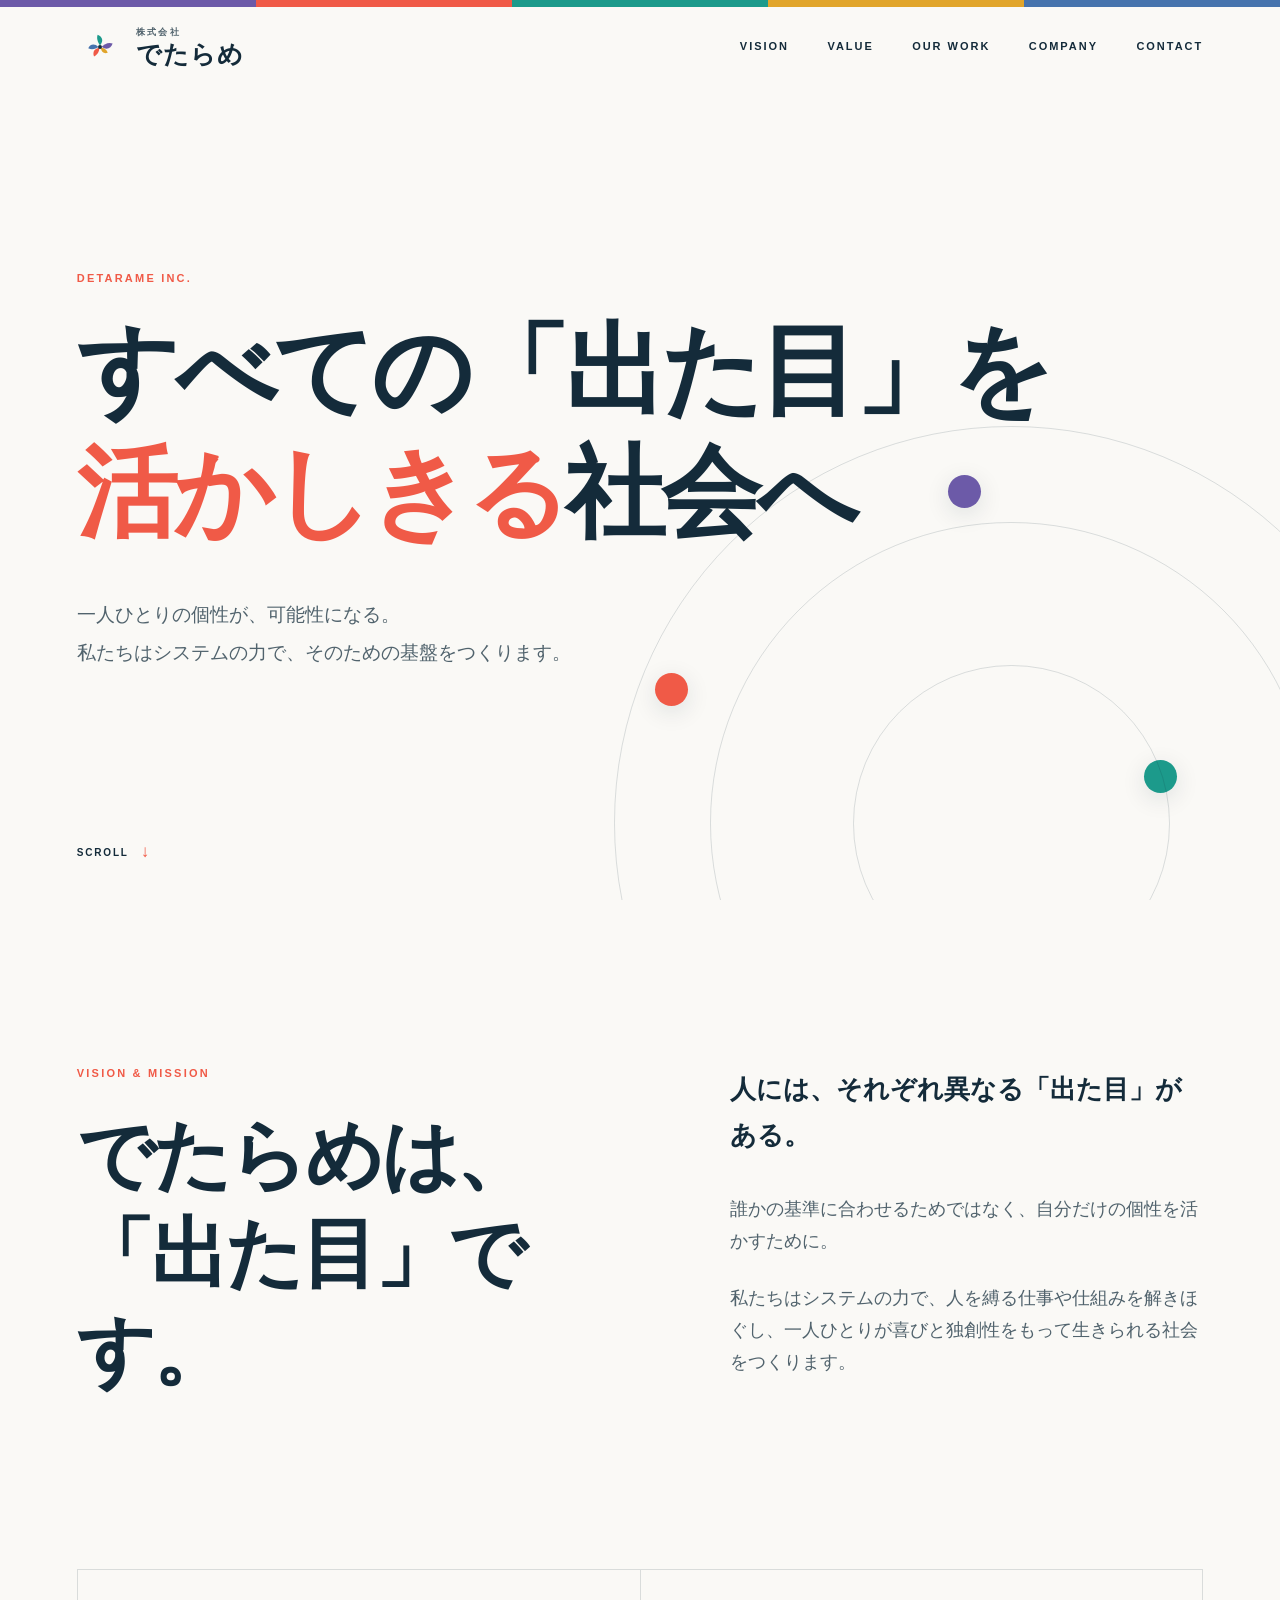
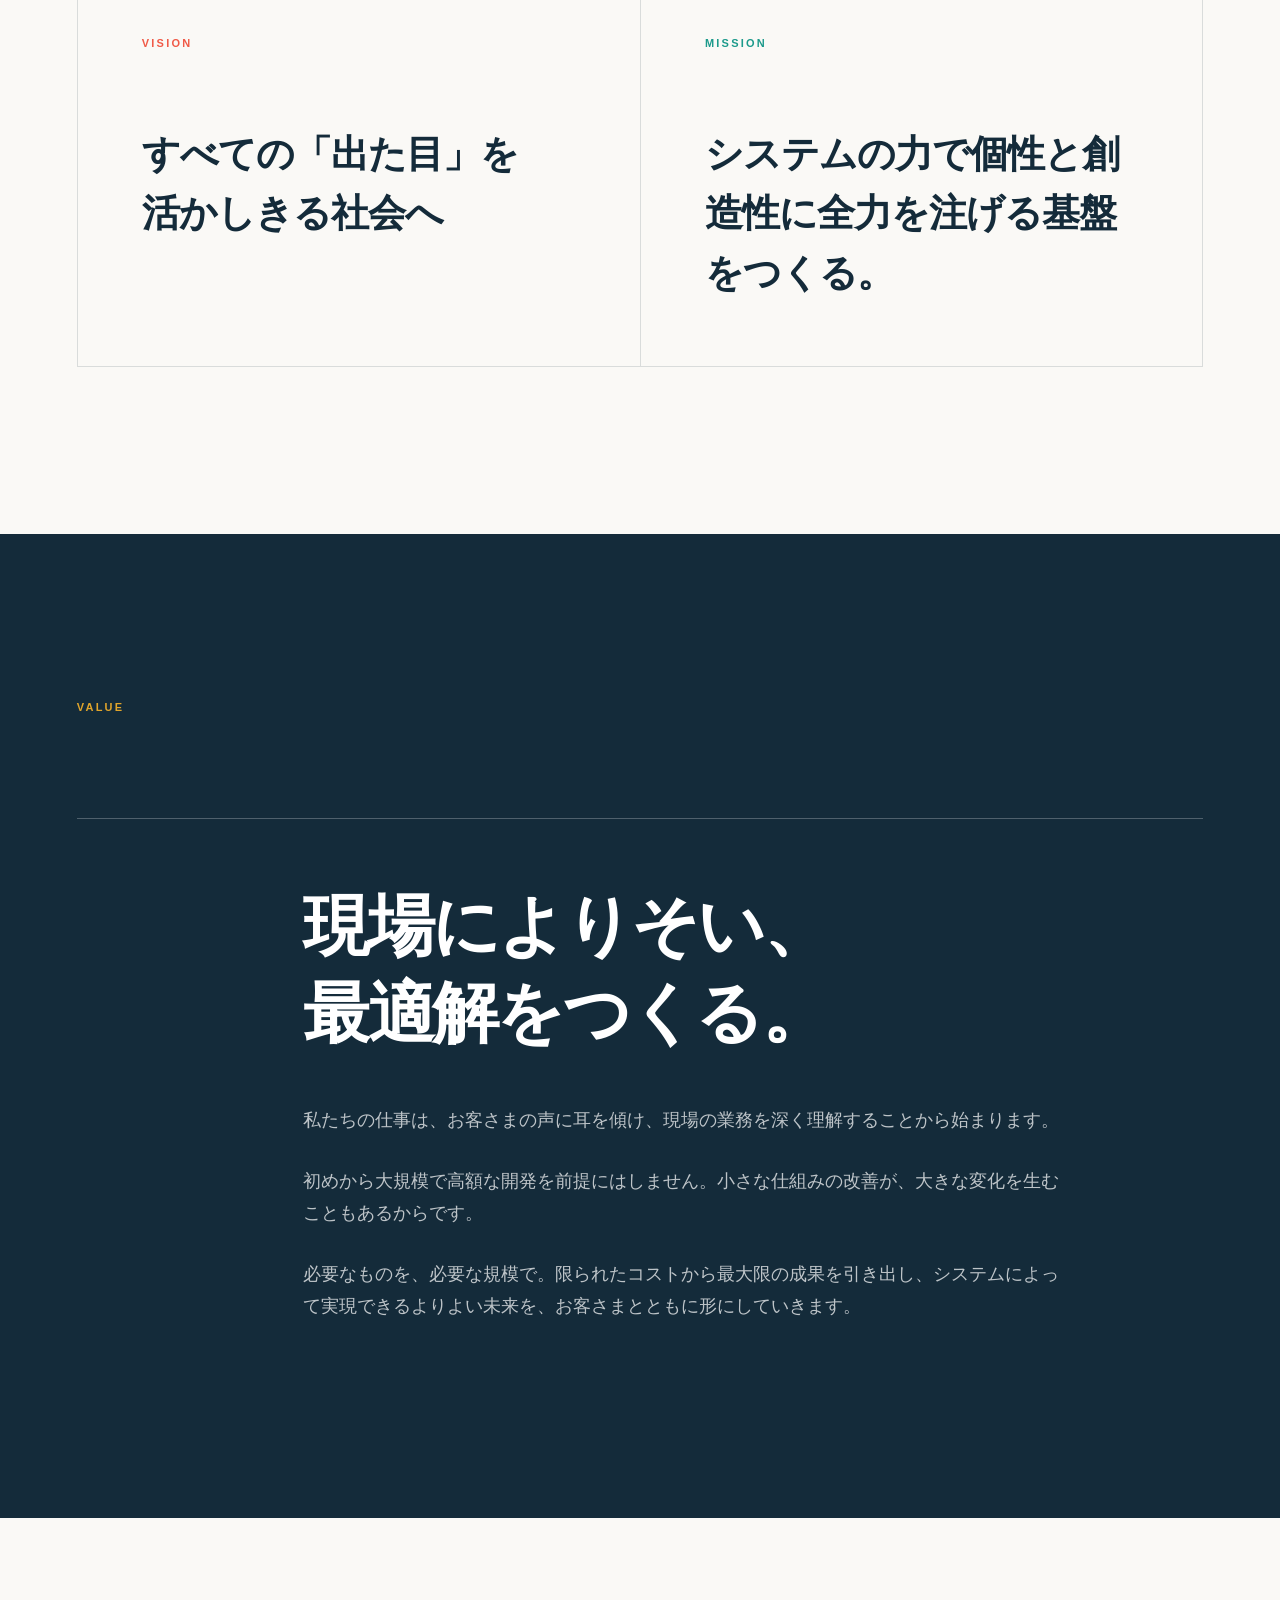
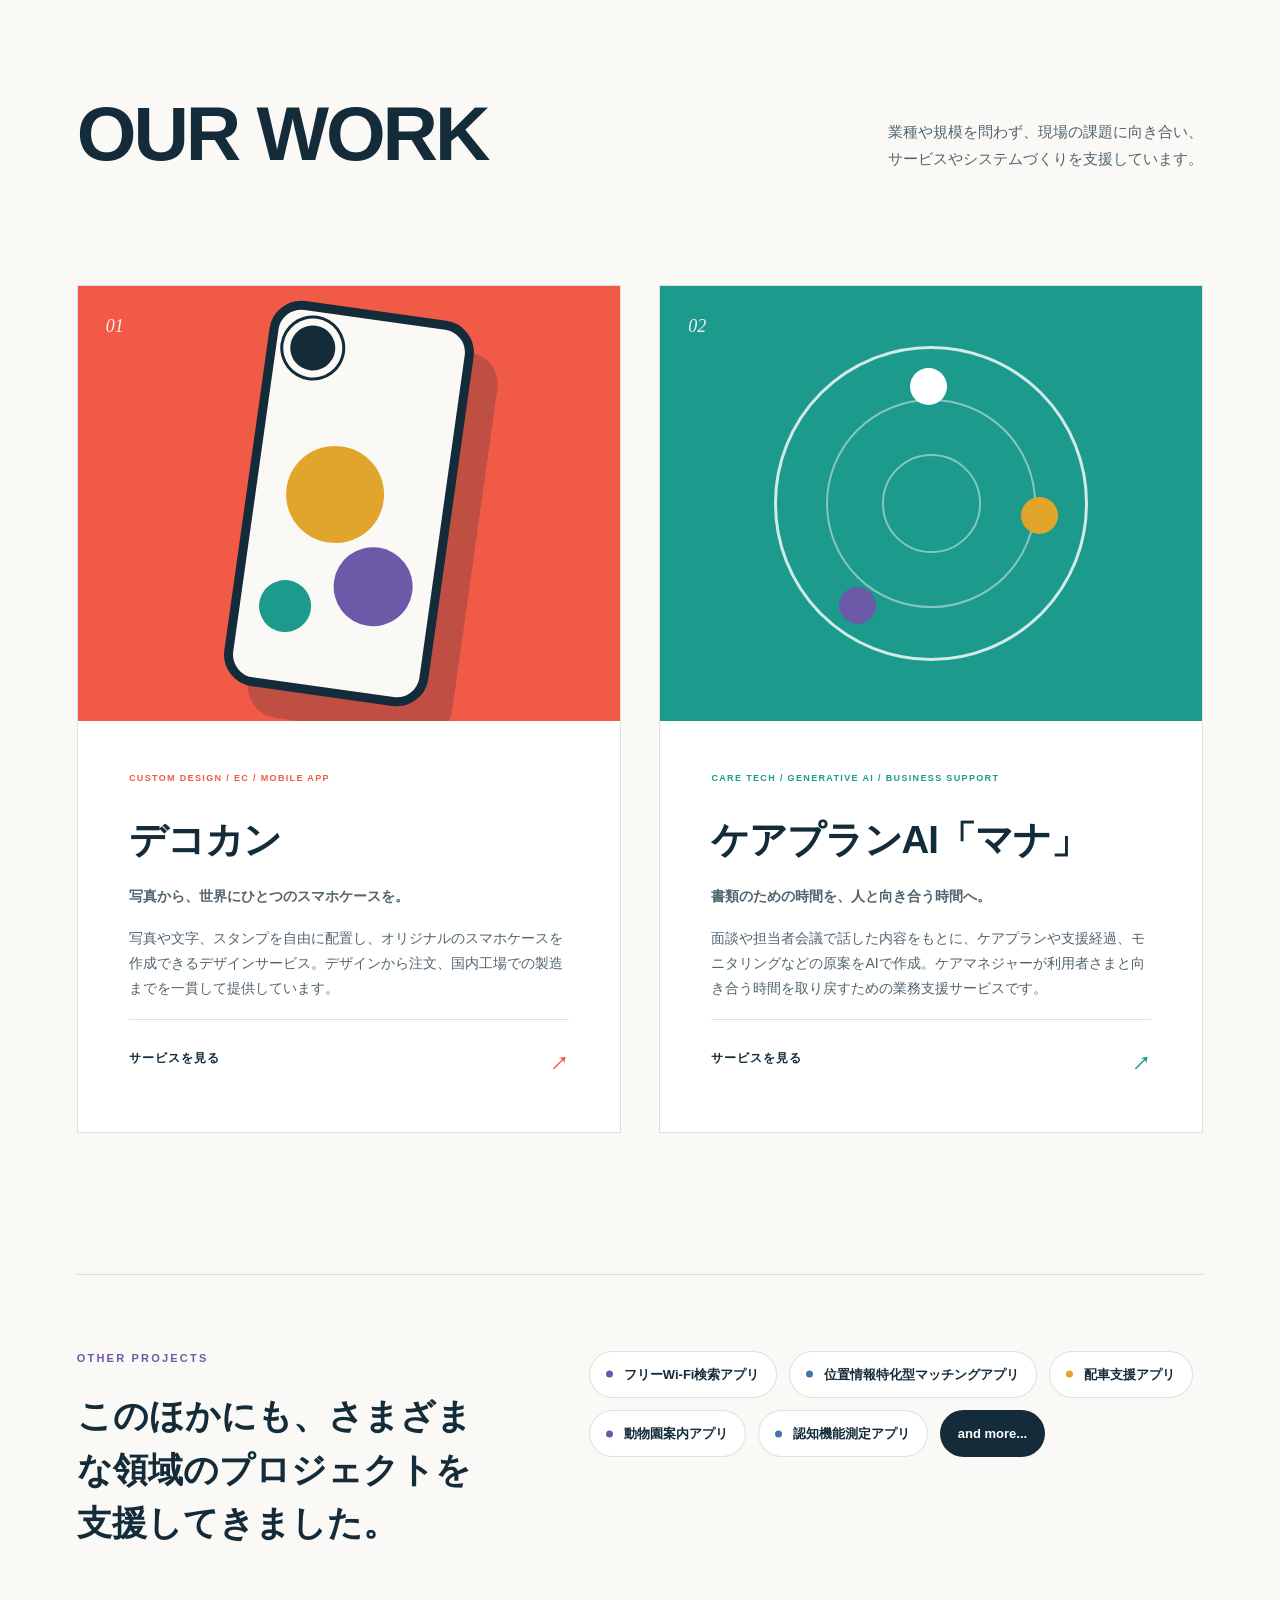
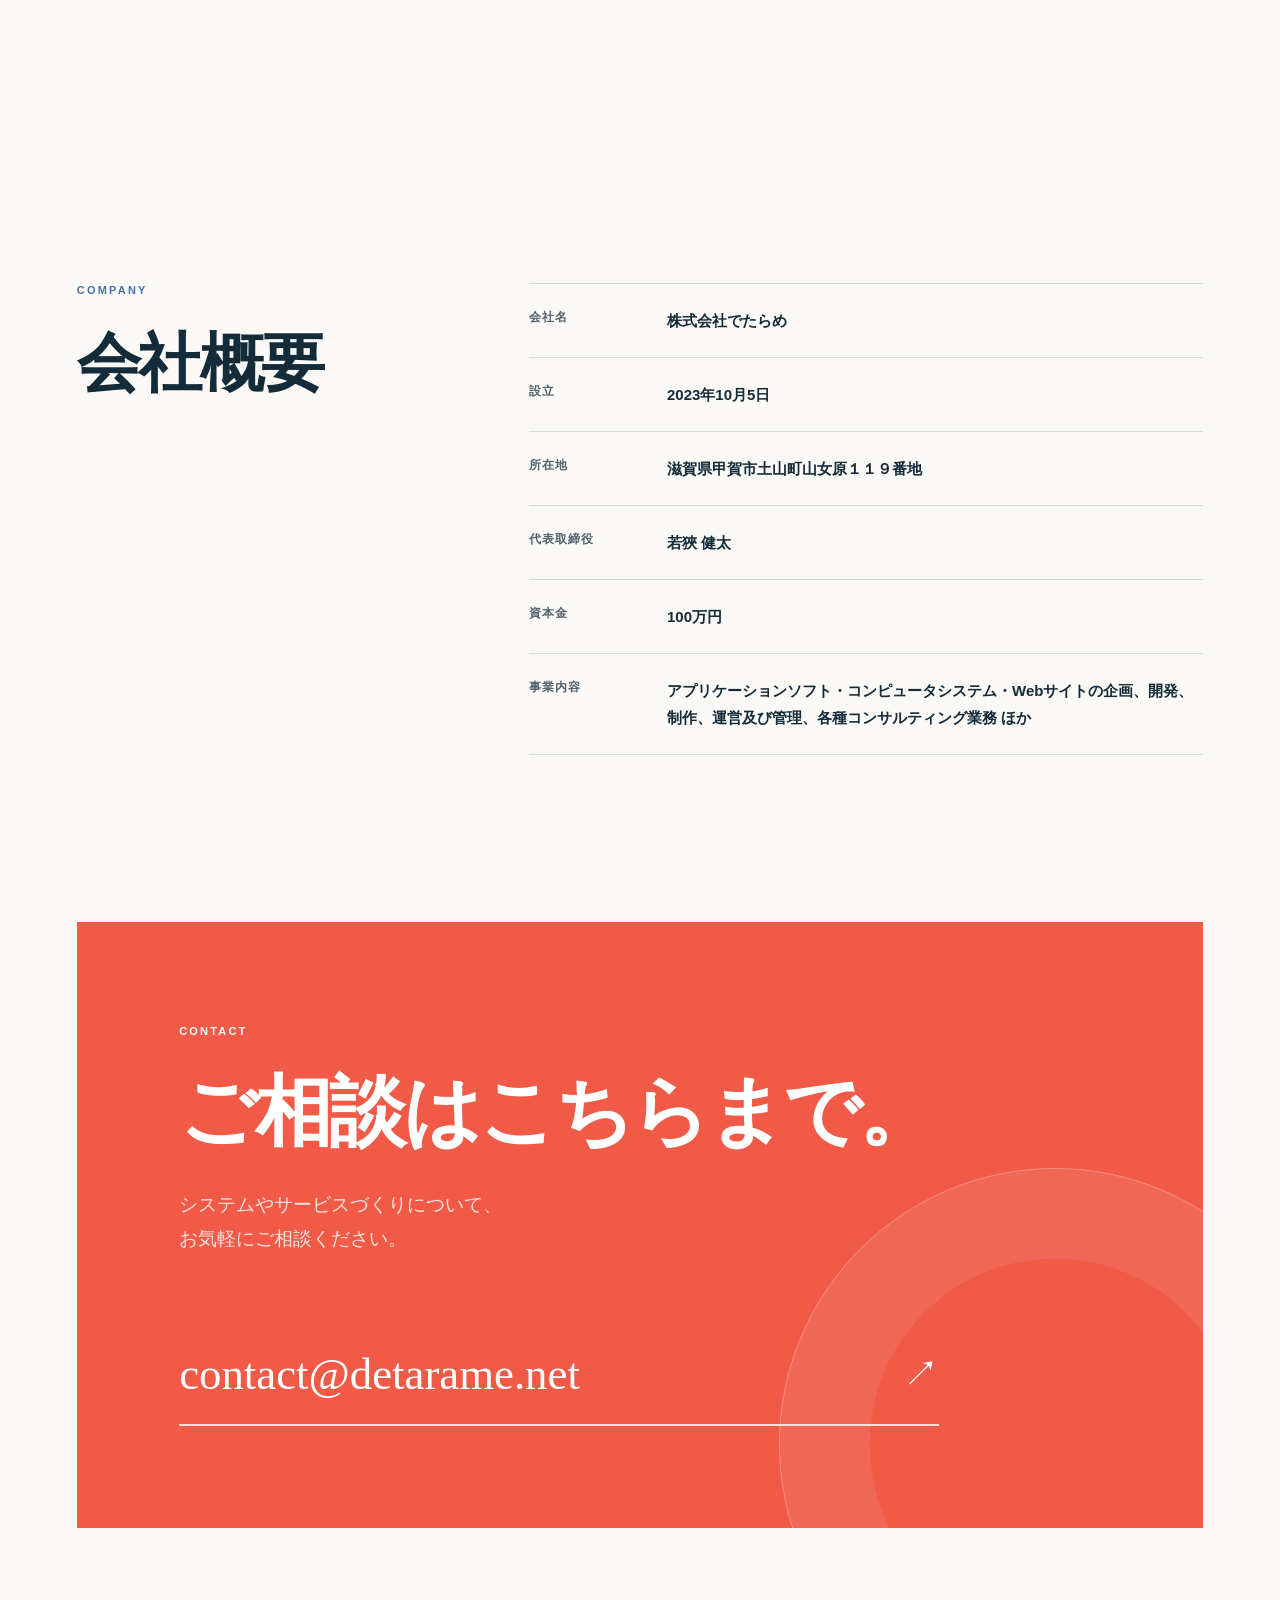
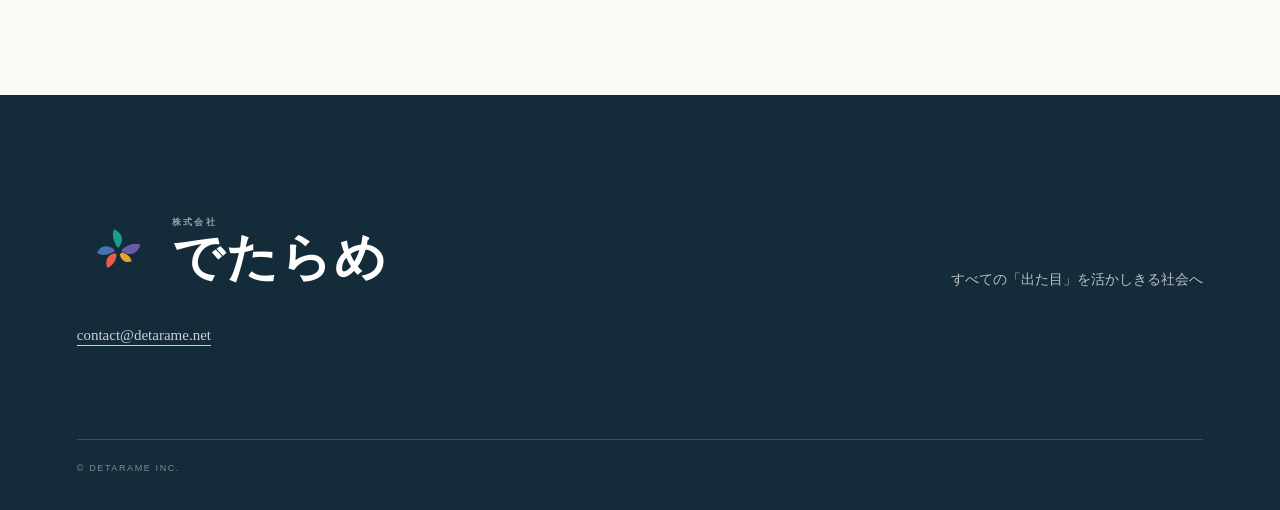
==== commit 99ed6a5f: "Restore original visual style with updated vision" ====
--- a/index.html
+++ b/index.html
@@ -36,17 +36,25 @@
 
   <main id="content">
     <section class="hero" id="top" aria-labelledby="hero-title">
+      <div class="hero-orbit" aria-hidden="true">
+        <span class="orbit-dot dot-violet"></span>
+        <span class="orbit-dot dot-coral"></span>
+        <span class="orbit-dot dot-teal"></span>
+        <span class="orbit-dot dot-gold"></span>
+        <span class="orbit-dot dot-blue"></span>
+      </div>
       <div class="hero-copy">
         <p class="eyebrow">DETARAME INC.</p>
-        <h1 id="hero-title">すべての<span>「出た目」を</span><span class="hero-goal">活かしきる社会へ</span></h1>
-        <p class="hero-lead">一人ひとりの個性が、可能性になる。私たちはシステムの力で、そのための基盤をつくります。</p>
+        <h1 id="hero-title">すべての<span>「出た目」</span>を<span class="hero-vision-line"><strong>活かしきる</strong>社会へ</span></h1>
+        <p class="hero-lead">一人ひとりの個性が、可能性になる。<br>私たちはシステムの力で、そのための基盤をつくります。</p>
       </div>
+      <a class="scroll-cue" href="#vision">SCROLL <span aria-hidden="true">↓</span></a>
     </section>
 
     <section class="philosophy section" id="vision" aria-labelledby="vision-title">
       <div class="section-heading">
         <p class="eyebrow">VISION &amp; MISSION</p>
-        <h2 id="vision-title">でたらめは、<span>「出た目」です。</span></h2>
+        <h2 id="vision-title">でたらめは、<br>「出た目」です。</h2>
       </div>
       <div class="philosophy-body">
         <p class="statement">人には、それぞれ異なる「出た目」がある。</p>
@@ -56,7 +64,7 @@
       <div class="principles">
         <article class="principle principle-vision">
           <p class="principle-label">VISION</p>
-          <h3>すべての「出た目」を活かしきる社会へ</h3>
+          <h3>すべての「出た目」を<br>活かしきる社会へ</h3>
         </article>
         <article class="principle principle-mission">
           <p class="principle-label">MISSION</p>
@@ -71,7 +79,7 @@
       </div>
       <article class="value-card">
         <div class="value-copy">
-          <h3>現場によりそい、最適解をつくる。</h3>
+          <h3>現場によりそい、<br>最適解をつくる。</h3>
           <p>私たちの仕事は、お客さまの声に耳を傾け、現場の業務を深く理解することから始まります。</p>
           <p>初めから大規模で高額な開発を前提にはしません。小さな仕組みの改善が、大きな変化を生むこともあるからです。</p>
           <p>必要なものを、必要な規模で。限られたコストから最大限の成果を引き出し、システムによって実現できるよりよい未来を、お客さまとともに形にしていきます。</p>
@@ -84,13 +92,13 @@
         <div>
           <h2 id="works-title">OUR WORK</h2>
         </div>
-        <p>業種や規模を問わず、現場の課題に向き合い、サービスやシステムづくりを支援しています。</p>
+        <p>業種や規模を問わず、現場の課題に向き合い、<br>サービスやシステムづくりを支援しています。</p>
       </div>
       <div class="featured-works">
         <a class="work-card work-decocom" href="https://decocom.jp/" target="_blank" rel="noopener noreferrer">
           <div class="work-visual" aria-hidden="true">
             <span class="work-index">01</span>
-            <span class="work-name">DECOCOM</span>
+            <div class="case-shape"><span></span><span></span><span></span></div>
           </div>
           <div class="work-content">
             <p class="work-category">CUSTOM DESIGN / EC / MOBILE APP</p>
@@ -103,7 +111,7 @@
         <a class="work-card work-mana" href="https://lifeshift-inc.com/service/careplan_ai/" target="_blank" rel="noopener noreferrer">
           <div class="work-visual" aria-hidden="true">
             <span class="work-index">02</span>
-            <span class="work-name">MANA</span>
+            <div class="mana-shape"><span></span><span></span><span></span></div>
           </div>
           <div class="work-content">
             <p class="work-category">CARE TECH / GENERATIVE AI / BUSINESS SUPPORT</p>
@@ -167,7 +175,7 @@
       <div class="contact-inner">
         <p class="eyebrow">CONTACT</p>
         <h2 id="contact-title">ご相談はこちらまで。</h2>
-        <p>システムやサービスづくりについて、お気軽にご相談ください。</p>
+        <p>システムやサービスづくりについて、<br>お気軽にご相談ください。</p>
         <a class="contact-link" href="mailto:contact@detarame.net" aria-label="contact@detarame.net 宛てにメールを送る">
           <span>contact@detarame.net</span>
           <span aria-hidden="true">↗</span>
--- a/site.css
+++ b/site.css
@@ -1,17 +1,17 @@
 :root {
-  --ink: #152b39;
-  --ink-soft: #607079;
-  --canvas: #f7f6f2;
+  --ink: #142b3a;
+  --ink-soft: #51636d;
+  --canvas: #faf9f6;
   --paper: #fff;
-  --line: rgba(21, 43, 57, .18);
+  --line: rgba(20, 43, 58, .14);
   --violet: #6c5aa8;
-  --coral: #e85d4a;
-  --teal: #278f83;
-  --gold: #cf992d;
-  --blue: #4972a5;
-  --side-pad: clamp(24px, 5.8vw, 84px);
-  --section-pad: clamp(64px, 6vw, 84px);
-  --max-width: 1180px;
+  --coral: #f05a47;
+  --teal: #1c9a8b;
+  --gold: #e1a52b;
+  --blue: #4673ad;
+  --section-pad: clamp(88px, 13vw, 180px);
+  --side-pad: clamp(22px, 6vw, 88px);
+  --max-width: 1320px;
 }
 
 * { box-sizing: border-box; }
@@ -20,10 +20,9 @@
   margin: 0;
   color: var(--ink);
   background: var(--canvas);
-  font-family: "Hiragino Kaku Gothic ProN", "Yu Gothic", "YuGothic", "Noto Sans JP", sans-serif;
+  font-family: "Hiragino Sans", "Yu Gothic", "YuGothic", "Noto Sans JP", sans-serif;
   font-feature-settings: "palt" 1;
-  font-kerning: normal;
-  line-height: 1.85;
+  line-height: 1.8;
   -webkit-font-smoothing: antialiased;
 }
 a { color: inherit; }
@@ -47,134 +46,201 @@
   display: flex;
   align-items: center;
   justify-content: space-between;
-  width: min(100%, calc(var(--max-width) + var(--side-pad) * 2));
+  max-width: calc(var(--max-width) + var(--side-pad) * 2);
   margin: auto;
-  padding: 28px var(--side-pad);
-}
-.site-header::before {
-  position: fixed;
-  inset: 0 0 auto;
-  height: 4px;
-  content: "";
-  background: linear-gradient(90deg, var(--violet) 0 20%, var(--coral) 20% 40%, var(--teal) 40% 60%, var(--gold) 60% 80%, var(--blue) 80%);
-}
+  padding: 24px var(--side-pad);
+}
+
 .brand,
 .footer-brand {
   display: inline-flex;
-  gap: 12px;
   align-items: center;
-  font-size: 23px;
+  gap: 13px;
+  font-size: 25px;
   font-weight: 700;
   line-height: 1;
-  letter-spacing: .03em;
+  letter-spacing: .04em;
   text-decoration: none;
 }
-.brand img { width: 42px; height: 42px; }
+.brand img { width: 46px; height: 46px; }
 .brand small,
 .footer-brand small {
   display: block;
   margin-bottom: 5px;
   color: var(--ink-soft);
-  font-size: 8px;
-  letter-spacing: .22em;
-}
-.site-header nav { display: flex; gap: clamp(18px, 2.8vw, 38px); }
+  font-size: 9px;
+  letter-spacing: .25em;
+}
+.site-header nav { display: flex; gap: clamp(20px, 3vw, 44px); }
 .site-header nav a {
+  position: relative;
+  font-size: 11px;
+  font-weight: 800;
+  letter-spacing: .18em;
+  text-decoration: none;
+}
+.site-header nav a::after {
+  position: absolute;
+  right: 0;
+  bottom: -7px;
+  left: 0;
+  height: 2px;
+  content: "";
+  background: var(--coral);
+  transform: scaleX(0);
+  transform-origin: left;
+  transition: transform 200ms ease;
+}
+.site-header nav a:hover::after,
+.site-header nav a:focus-visible::after { transform: scaleX(1); }
+
+.hero {
+  position: relative;
+  display: grid;
+  min-height: 100svh;
+  align-items: center;
+  overflow: hidden;
+  padding: 140px var(--side-pad) 96px;
+  isolation: isolate;
+}
+.hero::before {
+  position: absolute;
+  inset: 0 0 auto;
+  z-index: -2;
+  height: 7px;
+  content: "";
+  background: linear-gradient(90deg, var(--violet) 0 20%, var(--coral) 20% 40%, var(--teal) 40% 60%, var(--gold) 60% 80%, var(--blue) 80%);
+}
+.hero-copy {
+  width: min(100%, var(--max-width));
+  margin: 0 auto;
+  animation: rise 800ms cubic-bezier(.2, .8, .2, 1) both;
+}
+.eyebrow {
+  margin: 0 0 24px;
+  color: var(--coral);
+  font-size: 11px;
+  font-weight: 800;
+  line-height: 1.4;
+  letter-spacing: .2em;
+}
+.hero h1 {
+  max-width: 1060px;
+  margin: 0;
+  font-size: clamp(45px, 7.8vw, 112px);
+  font-weight: 650;
+  line-height: 1.22;
+  letter-spacing: -.04em;
+}
+.hero h1 span { white-space: nowrap; }
+.hero h1 .hero-vision-line { display: block; }
+.hero h1 strong {
+  color: var(--coral);
+  font: inherit;
+  font-weight: 650;
+}
+.hero-lead {
+  margin: 42px 0 0;
+  color: var(--ink-soft);
+  font-size: clamp(15px, 1.5vw, 20px);
+  font-weight: 500;
+  line-height: 2;
+}
+.hero-orbit {
+  position: absolute;
+  right: clamp(-250px, -10vw, -100px);
+  bottom: clamp(-330px, -25vw, -180px);
+  z-index: -1;
+  width: clamp(560px, 62vw, 980px);
+  aspect-ratio: 1;
+  border: 1px solid var(--line);
+  border-radius: 50%;
+}
+.hero-orbit::before,
+.hero-orbit::after {
+  position: absolute;
+  content: "";
+  border: 1px solid var(--line);
+  border-radius: 50%;
+  inset: 12%;
+}
+.hero-orbit::after { inset: 30%; }
+.orbit-dot {
+  position: absolute;
+  width: clamp(18px, 2.6vw, 38px);
+  aspect-ratio: 1;
+  border-radius: 50%;
+  box-shadow: 0 6px 24px rgba(20, 43, 58, .12);
+}
+.dot-violet { top: 6%; left: 42%; background: var(--violet); }
+.dot-coral { top: 31%; left: 5%; background: var(--coral); }
+.dot-teal { top: 42%; right: 29%; background: var(--teal); }
+.dot-gold { right: 6%; bottom: 29%; background: var(--gold); }
+.dot-blue { bottom: 3%; left: 36%; background: var(--blue); }
+.scroll-cue {
+  position: absolute;
+  bottom: 32px;
+  left: var(--side-pad);
+  display: flex;
+  gap: 12px;
+  align-items: center;
   font-size: 10px;
   font-weight: 700;
-  letter-spacing: .14em;
+  letter-spacing: .18em;
   text-decoration: none;
-  text-underline-offset: 7px;
-}
-.site-header nav a:hover,
-.site-header nav a:focus-visible { text-decoration: underline; text-decoration-color: var(--coral); }
-
-.hero {
-  display: grid;
-  align-items: end;
-  padding: clamp(150px, 16vw, 210px) var(--side-pad) clamp(72px, 8vw, 96px);
-  border-bottom: 1px solid var(--line);
-}
-.hero-copy { width: min(100%, var(--max-width)); margin: 0 auto; }
-.eyebrow {
-  margin: 0 0 25px;
-  color: var(--coral);
-  font-size: 10px;
-  font-weight: 700;
-  line-height: 1.4;
-  letter-spacing: .19em;
-}
-.hero h1 {
-  max-width: 920px;
+}
+.scroll-cue span { color: var(--coral); font-size: 17px; }
+
+.section {
+  max-width: calc(var(--max-width) + var(--side-pad) * 2);
+  margin: 0 auto;
+  padding: var(--section-pad) var(--side-pad);
+}
+.section-heading h2 {
   margin: 0;
-  font-size: clamp(43px, 5.8vw, 76px);
+  font-size: clamp(42px, 6vw, 84px);
   font-weight: 650;
   line-height: 1.28;
-  letter-spacing: -.045em;
-}
-.hero h1 span { white-space: nowrap; }
-.hero h1 .hero-goal { display: inline-block; }
-.hero-lead {
-  max-width: 610px;
-  margin: 32px 0 0 auto;
-  color: var(--ink-soft);
-  font-size: clamp(15px, 1.35vw, 18px);
-}
-
-.section {
-  width: min(100%, calc(var(--max-width) + var(--side-pad) * 2));
-  margin: 0 auto;
-  padding: var(--section-pad) var(--side-pad);
-}
-.section-heading h2 {
-  margin: 0;
-  font-size: clamp(38px, 4.8vw, 64px);
-  font-weight: 650;
-  line-height: 1.4;
-  letter-spacing: -.035em;
-}
-.section-heading h2 span { white-space: nowrap; }
-
+  letter-spacing: -.04em;
+}
 .philosophy {
   display: grid;
-  grid-template-columns: minmax(0, .95fr) minmax(320px, 1.05fr);
-  gap: clamp(48px, 7vw, 96px);
+  grid-template-columns: minmax(0, 1fr) minmax(320px, .9fr);
+  gap: clamp(64px, 10vw, 150px);
 }
 .philosophy-body {
   align-self: end;
   color: var(--ink-soft);
-  font-size: clamp(15px, 1.25vw, 17px);
-}
-.philosophy-body p { margin: 0 0 1.4em; }
+  font-size: clamp(15px, 1.4vw, 18px);
+}
+.philosophy-body p { margin: 0 0 1.35em; }
 .philosophy-body .statement {
   color: var(--ink);
-  font-size: clamp(19px, 1.8vw, 24px);
-  font-weight: 650;
+  font-size: clamp(20px, 2vw, 27px);
+  font-weight: 700;
 }
 .principles {
   display: grid;
   grid-column: 1 / -1;
   grid-template-columns: 1fr 1fr;
-  margin-top: clamp(28px, 4vw, 48px);
-  border-top: 1px solid var(--ink);
-  border-bottom: 1px solid var(--line);
-}
-.principle { padding: clamp(34px, 4vw, 52px) 0 clamp(38px, 5vw, 62px); }
-.principle + .principle { padding-left: clamp(30px, 5vw, 70px); border-left: 1px solid var(--line); }
+  margin-top: clamp(12px, 3vw, 44px);
+  border: 1px solid var(--line);
+}
+.principle { min-height: 330px; padding: clamp(32px, 5vw, 70px); }
+.principle + .principle { border-left: 1px solid var(--line); }
 .principle-label {
-  margin: 0 0 38px;
-  font-size: 10px;
-  font-weight: 700;
-  letter-spacing: .18em;
+  margin: 0 0 70px;
+  font-size: 11px;
+  font-weight: 800;
+  letter-spacing: .2em;
 }
 .principle-vision .principle-label { color: var(--coral); }
 .principle-mission .principle-label { color: var(--teal); }
 .principle h3 {
-  max-width: 470px;
   margin: 0;
-  font-size: clamp(23px, 2.5vw, 34px);
-  font-weight: 600;
-  line-height: 1.65;
+  font-size: clamp(25px, 3vw, 40px);
+  font-weight: 650;
+  line-height: 1.55;
   letter-spacing: -.025em;
 }
 
@@ -186,272 +252,364 @@
 .value > * { width: min(100%, var(--max-width)); margin-right: auto; margin-left: auto; }
 .value .eyebrow { color: var(--gold); }
 .value-card {
-  margin-top: clamp(28px, 4vw, 48px);
-  padding-top: clamp(30px, 4vw, 46px);
-  border-top: 1px solid rgba(255, 255, 255, .3);
-}
-.value-copy {
-  display: grid;
-  grid-template-columns: .8fr 1.2fr;
-  column-gap: clamp(48px, 8vw, 110px);
-}
+  margin-top: clamp(54px, 8vw, 110px);
+  padding-top: clamp(36px, 5vw, 70px);
+  border-top: 1px solid rgba(255, 255, 255, .25);
+}
+.value-copy { width: min(100%, 900px); margin-left: auto; }
 .value-copy h3 {
-  margin: 0;
-  font-size: clamp(32px, 4.2vw, 55px);
-  font-weight: 600;
-  line-height: 1.45;
-  letter-spacing: -.035em;
+  margin: 0 0 48px;
+  font-size: clamp(36px, 5.2vw, 72px);
+  font-weight: 650;
+  line-height: 1.3;
+  letter-spacing: -.04em;
 }
 .value-copy p {
-  grid-column: 2;
-  max-width: 660px;
-  margin: 0 0 1.25em;
-  color: rgba(255, 255, 255, .7);
-  font-size: clamp(14px, 1.25vw, 16px);
-}
-.value-copy h3 + p { margin-top: 5px; }
+  max-width: 760px;
+  margin: 0 0 1.6em;
+  color: rgba(255, 255, 255, .72);
+  font-size: clamp(15px, 1.4vw, 18px);
+}
 
 .works-heading {
+  display: flex;
+  align-items: end;
+  justify-content: space-between;
+  gap: 40px;
+  margin-bottom: clamp(60px, 8vw, 110px);
+}
+.works-heading > p { margin: 0 0 10px; color: var(--ink-soft); font-size: 15px; }
+.featured-works {
   display: grid;
   grid-template-columns: 1fr 1fr;
-  gap: 48px;
-  align-items: end;
-  margin-bottom: clamp(46px, 6vw, 68px);
-}
-.works-heading > p {
-  max-width: 520px;
-  margin: 0 0 7px;
-  color: var(--ink-soft);
-  font-size: 15px;
-}
-.featured-works { border-top: 1px solid var(--ink); }
+  gap: clamp(24px, 3vw, 44px);
+}
 .work-card {
-  display: grid;
-  grid-template-columns: minmax(220px, .58fr) minmax(0, 1.42fr);
+  display: flex;
   min-width: 0;
-  color: inherit;
-  border-bottom: 1px solid var(--line);
+  flex-direction: column;
+  background: var(--paper);
+  border: 1px solid var(--line);
   text-decoration: none;
+  transition: transform 240ms ease, box-shadow 240ms ease;
+}
+.work-card:hover,
+.work-card:focus-visible {
+  box-shadow: 0 24px 70px rgba(20, 43, 58, .12);
+  transform: translateY(-8px);
 }
 .work-visual {
   position: relative;
-  display: flex;
-  min-height: 300px;
-  align-items: flex-end;
-  justify-content: space-between;
+  display: grid;
+  min-height: clamp(280px, 34vw, 470px);
   overflow: hidden;
-  padding: 28px;
-  border-right: 1px solid var(--line);
-}
-.work-decocom .work-visual { color: var(--coral); background: #f1ebe6; }
-.work-mana .work-visual { color: var(--teal); background: #e8efeb; }
+  place-items: center;
+}
 .work-index {
-  align-self: flex-start;
-  color: var(--ink-soft);
+  position: absolute;
+  top: 24px;
+  left: 28px;
+  z-index: 2;
+  color: rgba(255, 255, 255, .9);
   font-family: Georgia, "Times New Roman", serif;
-  font-size: 16px;
+  font-size: 18px;
   font-style: italic;
 }
-.work-name {
-  font-family: Arial, Helvetica, sans-serif;
-  font-size: clamp(34px, 4.3vw, 60px);
-  font-weight: 700;
-  line-height: .9;
-  letter-spacing: -.06em;
-}
+.work-decocom .work-visual { background: var(--coral); }
+.case-shape {
+  position: relative;
+  width: 38%;
+  min-width: 150px;
+  aspect-ratio: .53;
+  background: var(--canvas);
+  border: 9px solid var(--ink);
+  border-radius: 32px;
+  box-shadow: 28px 28px 0 rgba(20, 43, 58, .22);
+  transform: rotate(8deg);
+}
+.case-shape::before {
+  position: absolute;
+  top: 14px;
+  left: 14px;
+  width: 24%;
+  aspect-ratio: 1;
+  content: "";
+  background: var(--ink);
+  border-radius: 50%;
+  box-shadow: 0 0 0 7px var(--canvas), 0 0 0 10px var(--ink);
+}
+.case-shape span { position: absolute; border-radius: 50%; }
+.case-shape span:nth-child(1) { top: 35%; left: 16%; width: 52%; aspect-ratio: 1; background: var(--gold); }
+.case-shape span:nth-child(2) { right: 10%; bottom: 18%; width: 42%; aspect-ratio: 1; background: var(--violet); }
+.case-shape span:nth-child(3) { bottom: 13%; left: 10%; width: 28%; aspect-ratio: 1; background: var(--teal); }
+.work-mana .work-visual { background: var(--teal); }
+.mana-shape {
+  position: relative;
+  width: 58%;
+  aspect-ratio: 1;
+  border: 3px solid rgba(255, 255, 255, .8);
+  border-radius: 50%;
+}
+.mana-shape::before,
+.mana-shape::after {
+  position: absolute;
+  content: "";
+  border: 2px solid rgba(255, 255, 255, .45);
+  border-radius: 50%;
+  inset: 16%;
+}
+.mana-shape::after { inset: 34%; }
+.mana-shape span {
+  position: absolute;
+  width: 12%;
+  aspect-ratio: 1;
+  background: var(--paper);
+  border-radius: 50%;
+}
+.mana-shape span:nth-child(1) { top: 6%; left: 43%; }
+.mana-shape span:nth-child(2) { top: 48%; right: 9%; background: var(--gold); }
+.mana-shape span:nth-child(3) { bottom: 11%; left: 20%; background: var(--violet); }
 .work-content {
   display: flex;
+  flex: 1;
   flex-direction: column;
-  padding: clamp(32px, 4vw, 54px);
+  padding: clamp(28px, 4vw, 52px);
 }
 .work-category {
-  margin: 0 0 30px;
+  min-height: 2.8em;
+  margin: 0 0 18px;
   color: var(--coral);
   font-size: 9px;
-  font-weight: 700;
-  line-height: 1.5;
-  letter-spacing: .14em;
+  font-weight: 800;
+  line-height: 1.4;
+  letter-spacing: .15em;
 }
 .work-mana .work-category { color: var(--teal); }
 .work-content h3 {
   margin: 0 0 20px;
-  font-size: clamp(28px, 3vw, 40px);
-  font-weight: 650;
-  line-height: 1.35;
+  font-size: clamp(28px, 3vw, 42px);
+  line-height: 1.3;
   letter-spacing: -.025em;
 }
-.work-content > p:not(.work-category) { max-width: 610px; margin: 0 0 18px; color: var(--ink-soft); font-size: 14px; }
-.work-content .work-catch { color: var(--ink); font-size: clamp(17px, 1.7vw, 21px); font-weight: 650; }
+.work-content > p:not(.work-category) { margin: 0 0 18px; color: var(--ink-soft); font-size: 14px; }
+.work-content .work-catch {
+  color: var(--ink);
+  font-size: clamp(17px, 1.7vw, 22px);
+  font-weight: 700;
+  line-height: 1.6;
+}
 .work-link {
   display: flex;
   justify-content: space-between;
   margin-top: auto;
   padding-top: 28px;
-  font-size: 11px;
-  font-weight: 700;
+  font-size: 12px;
+  font-weight: 800;
   letter-spacing: .08em;
   border-top: 1px solid var(--line);
 }
-.work-link span { color: var(--coral); font-size: 17px; }
+.work-link span { color: var(--coral); font-size: 18px; }
 .work-mana .work-link span { color: var(--teal); }
-.work-card:hover .work-link,
-.work-card:focus-visible .work-link { text-decoration: underline; text-underline-offset: 5px; }
-
 .other-works {
   display: grid;
-  grid-template-columns: .85fr 1.15fr;
-  gap: clamp(48px, 9vw, 120px);
-  margin-top: clamp(68px, 8vw, 96px);
-  padding-top: clamp(36px, 5vw, 52px);
-  border-top: 1px solid var(--ink);
-}
-.other-works h3 { max-width: 470px; margin: 0; font-size: clamp(22px, 2.4vw, 32px); font-weight: 600; line-height: 1.7; }
+  grid-template-columns: .8fr 1.2fr;
+  gap: clamp(40px, 8vw, 120px);
+  margin-top: clamp(80px, 11vw, 150px);
+  padding-top: clamp(44px, 6vw, 76px);
+  border-top: 1px solid var(--line);
+}
+.other-works h3 { margin: 0; font-size: clamp(24px, 2.7vw, 38px); line-height: 1.55; }
 .other-works .eyebrow { color: var(--violet); }
-.other-works ul { margin: 0; padding: 0; list-style: none; border-top: 1px solid var(--line); }
+.other-works ul {
+  display: flex;
+  align-content: flex-start;
+  flex-wrap: wrap;
+  gap: 12px;
+  margin: 0;
+  padding: 0;
+  list-style: none;
+}
 .other-works li {
   position: relative;
-  padding: 16px 36px 16px 20px;
-  font-size: 14px;
-  border-bottom: 1px solid var(--line);
-}
-.other-works li::after {
+  padding: 11px 17px;
+  font-size: 13px;
+  font-weight: 600;
+  background: var(--paper);
+  border: 1px solid var(--line);
+  border-radius: 999px;
+}
+.other-works li:not(.and-more) { padding-left: 34px; }
+.other-works li:not(.and-more)::before {
   position: absolute;
   top: 50%;
-  right: 8px;
+  left: 16px;
   width: 7px;
   aspect-ratio: 1;
   content: "";
   background: var(--violet);
+  border-radius: 50%;
   transform: translateY(-50%);
 }
-.other-works li:nth-child(3n + 2)::after { background: var(--blue); }
-.other-works li:nth-child(3n)::after { background: var(--gold); }
-.other-works .and-more { color: var(--ink-soft); font-family: Georgia, "Times New Roman", serif; font-style: italic; }
+.other-works li:nth-child(3n + 2)::before { background: var(--blue); }
+.other-works li:nth-child(3n)::before { background: var(--gold); }
+.other-works .and-more { color: var(--paper); background: var(--ink); }
 
 .company {
   display: grid;
-  grid-template-columns: minmax(220px, .7fr) minmax(0, 1.3fr);
-  gap: clamp(54px, 10vw, 140px);
+  grid-template-columns: minmax(240px, .65fr) minmax(0, 1.35fr);
+  gap: clamp(54px, 10vw, 150px);
+}
+.company-heading h2 { font-size: clamp(40px, 5vw, 68px); }
+.company .eyebrow { color: var(--blue); }
+.company-profile { margin: 0; }
+.company-profile > div {
+  display: grid;
+  grid-template-columns: minmax(90px, .35fr) minmax(0, 1.65fr);
+  gap: 24px;
+  padding: 23px 0;
   border-top: 1px solid var(--line);
 }
-.company-heading h2 { font-size: clamp(36px, 4.5vw, 56px); }
-.company .eyebrow { color: var(--blue); }
-.company-profile { margin: 0; border-top: 1px solid var(--ink); }
-.company-profile > div {
-  display: grid;
-  grid-template-columns: minmax(90px, .32fr) minmax(0, 1.68fr);
-  gap: 24px;
-  padding: 20px 0;
-  border-bottom: 1px solid var(--line);
-}
-.company-profile dt { color: var(--ink-soft); font-size: 11px; font-weight: 600; letter-spacing: .06em; }
-.company-profile dd { margin: 0; font-size: 14px; font-weight: 500; }
+.company-profile > div:last-child { border-bottom: 1px solid var(--line); }
+.company-profile dt {
+  color: var(--ink-soft);
+  font-size: 12px;
+  font-weight: 700;
+  letter-spacing: .08em;
+}
+.company-profile dd { margin: 0; font-size: 15px; font-weight: 600; }
 
 .contact {
-  width: min(100%, calc(var(--max-width) + var(--side-pad) * 2));
+  padding: 0 var(--side-pad) var(--section-pad);
+}
+.contact-inner {
+  position: relative;
+  width: min(100%, var(--max-width));
   margin: 0 auto;
-  padding: 0 var(--side-pad) var(--section-pad);
-}
-.contact-inner {
-  display: grid;
-  grid-template-columns: .72fr 1.28fr;
-  gap: clamp(42px, 8vw, 110px);
-  padding: clamp(42px, 5vw, 60px) 0 0;
-  border-top: 1px solid var(--ink);
-}
-.contact .eyebrow { color: var(--coral); }
+  overflow: hidden;
+  padding: clamp(48px, 8vw, 105px);
+  color: var(--paper);
+  background: var(--coral);
+  isolation: isolate;
+}
+.contact-inner::after {
+  position: absolute;
+  right: clamp(-180px, -10vw, -70px);
+  bottom: clamp(-220px, -15vw, -100px);
+  z-index: -1;
+  width: clamp(340px, 43vw, 620px);
+  aspect-ratio: 1;
+  content: "";
+  border: 1px solid rgba(255, 255, 255, .32);
+  border-radius: 50%;
+  box-shadow: inset 0 0 0 clamp(55px, 7vw, 100px) rgba(255, 255, 255, .08);
+}
+.contact .eyebrow { color: var(--paper); }
 .contact h2 {
-  grid-column: 2;
   margin: 0;
-  font-size: clamp(34px, 4.6vw, 58px);
-  font-weight: 600;
-  line-height: 1.4;
-  letter-spacing: -.035em;
+  font-size: clamp(40px, 6vw, 82px);
+  line-height: 1.25;
+  letter-spacing: -.04em;
 }
 .contact-inner > p:not(.eyebrow) {
-  grid-column: 2;
-  margin: -24px 0 12px;
-  color: var(--ink-soft);
-  font-size: 15px;
+  margin: 28px 0 clamp(38px, 6vw, 70px);
+  color: rgba(255, 255, 255, .82);
+  font-size: clamp(15px, 1.5vw, 19px);
 }
 .contact-link {
-  grid-column: 1 / -1;
   display: flex;
   gap: 24px;
   align-items: center;
   justify-content: space-between;
-  padding: clamp(24px, 3vw, 36px) 0;
+  width: min(100%, 760px);
+  padding: 22px 0;
   font-family: Georgia, "Times New Roman", serif;
-  font-size: clamp(24px, 4.4vw, 56px);
+  font-size: clamp(21px, 3.5vw, 48px);
   line-height: 1.2;
   text-decoration: none;
-  border-top: 1px solid var(--line);
-  border-bottom: 1px solid var(--ink);
-}
-.contact-link span:last-child { color: var(--coral); font-family: Arial, Helvetica, sans-serif; font-size: .6em; }
-.contact-link:hover,
-.contact-link:focus-visible { color: var(--coral); }
+  border-bottom: 2px solid rgba(255, 255, 255, .8);
+}
+.contact-link span:last-child {
+  font-family: "Hiragino Sans", "Yu Gothic", sans-serif;
+  font-size: .8em;
+  transition: transform 200ms ease;
+}
+.contact-link:hover span:last-child,
+.contact-link:focus-visible span:last-child { transform: translate(4px, -4px); }
 
 .site-footer {
   display: grid;
   grid-template-columns: 1fr auto;
-  gap: 28px;
+  gap: 30px;
   align-items: end;
-  padding: clamp(52px, 6vw, 74px) var(--side-pad) 30px;
+  padding: clamp(70px, 9vw, 120px) var(--side-pad) 34px;
   color: var(--paper);
   background: var(--ink);
 }
-.footer-brand { font-size: clamp(26px, 3vw, 40px); }
-.footer-brand img { width: clamp(52px, 6vw, 70px); height: auto; }
-.footer-brand small { color: rgba(255, 255, 255, .5); }
-.site-footer > p { margin: 0; color: rgba(255, 255, 255, .64); font-size: 13px; }
-.footer-contact { color: rgba(255, 255, 255, .76); font-family: Georgia, "Times New Roman", serif; font-size: 14px; text-underline-offset: 5px; }
+.footer-brand { font-size: clamp(30px, 4vw, 52px); }
+.footer-brand img { width: clamp(56px, 7vw, 82px); height: auto; }
+.footer-brand small { color: rgba(255, 255, 255, .55); }
+.site-footer > p { margin: 0; color: rgba(255, 255, 255, .7); font-size: 14px; }
+.footer-contact {
+  color: rgba(255, 255, 255, .78);
+  font-family: Georgia, "Times New Roman", serif;
+  font-size: 15px;
+  text-decoration-thickness: 1px;
+  text-underline-offset: 5px;
+}
 .copyright {
   grid-column: 1 / -1;
-  margin-top: 46px;
-  padding-top: 18px;
-  color: rgba(255, 255, 255, .4);
+  margin-top: 60px;
+  padding-top: 20px;
+  color: rgba(255, 255, 255, .45);
   font-size: 9px;
-  letter-spacing: .16em;
+  letter-spacing: .18em;
   border-top: 1px solid rgba(255, 255, 255, .16);
 }
 
+@keyframes rise {
+  from { opacity: 0; transform: translateY(22px); }
+}
+
 @media (max-width: 820px) {
-  .site-header { padding-top: 20px; }
+  .site-header { padding-top: 18px; }
   .site-header nav { display: none; }
-  .hero { padding-top: 140px; }
-  .hero-lead { margin-left: 0; }
+  .hero { min-height: 820px; }
   .philosophy,
-  .works-heading,
   .other-works,
-  .company,
-  .contact-inner { grid-template-columns: 1fr; }
-  .principles { grid-template-columns: 1fr; }
-  .principle + .principle { padding-left: 0; border-top: 1px solid var(--line); border-left: 0; }
-  .value-copy { grid-template-columns: 1fr; }
-  .value-copy p { grid-column: 1; }
-  .work-card { grid-template-columns: minmax(150px, .45fr) minmax(0, 1.55fr); }
-  .work-visual { min-height: 280px; }
-  .contact h2,
-  .contact-inner > p:not(.eyebrow) { grid-column: 1; }
-  .contact-inner > p:not(.eyebrow) { margin-top: -24px; }
+  .company { grid-template-columns: 1fr; }
+  .principles,
+  .featured-works { grid-template-columns: 1fr; }
+  .principle + .principle { border-top: 1px solid var(--line); border-left: 0; }
+  .principle { min-height: 260px; }
+  .principle-label { margin-bottom: 46px; }
+  .works-heading { align-items: flex-start; flex-direction: column; }
   .site-footer { grid-template-columns: 1fr; }
-}
-
-@media (max-width: 560px) {
-  .brand { font-size: 20px; }
-  .brand img { width: 38px; height: 38px; }
-  .hero { padding-top: 128px; padding-bottom: 68px; }
-  .hero h1 { font-size: clamp(39px, 12vw, 56px); }
-  .section-heading h2 { font-size: 38px; }
-  .work-card { grid-template-columns: 1fr; }
-  .work-visual { min-height: 160px; border-right: 0; border-bottom: 1px solid var(--line); }
-  .work-name { font-size: 44px; }
-  .work-content { padding: 30px 0 42px; }
-  .company-profile > div { grid-template-columns: 1fr; gap: 3px; }
-  .contact-link { font-size: clamp(21px, 7vw, 30px); }
+  .footer-contact { margin-top: -14px; }
+}
+
+@media (max-width: 520px) {
+  .brand { gap: 10px; font-size: 20px; }
+  .brand img { width: 39px; height: 39px; }
+  .hero { min-height: 740px; padding-top: 110px; }
+  .hero h1 { font-size: clamp(34px, 8.8vw, 48px); }
+  .hero-lead br,
+  .works-heading br { display: none; }
+  .hero-orbit { right: -310px; bottom: -190px; width: 620px; }
+  .principle { padding: 30px 24px; }
+  .principle h3 br,
+  .value-copy h3 br,
+  .other-works h3 br { display: none; }
+  .work-visual { min-height: 310px; }
+  .work-content { padding: 28px 24px 32px; }
+  .company-profile > div { grid-template-columns: 1fr; gap: 4px; }
+  .contact { padding-right: 0; padding-left: 0; }
+  .contact-inner { padding-right: 22px; padding-left: 22px; }
+  .contact-link { font-size: clamp(19px, 6.4vw, 28px); }
 }
 
 @media (prefers-reduced-motion: reduce) {
   html { scroll-behavior: auto; }
-}
+  .hero-copy { animation: none; }
+  .work-card,
+  .site-header nav a::after { transition: none; }
+}
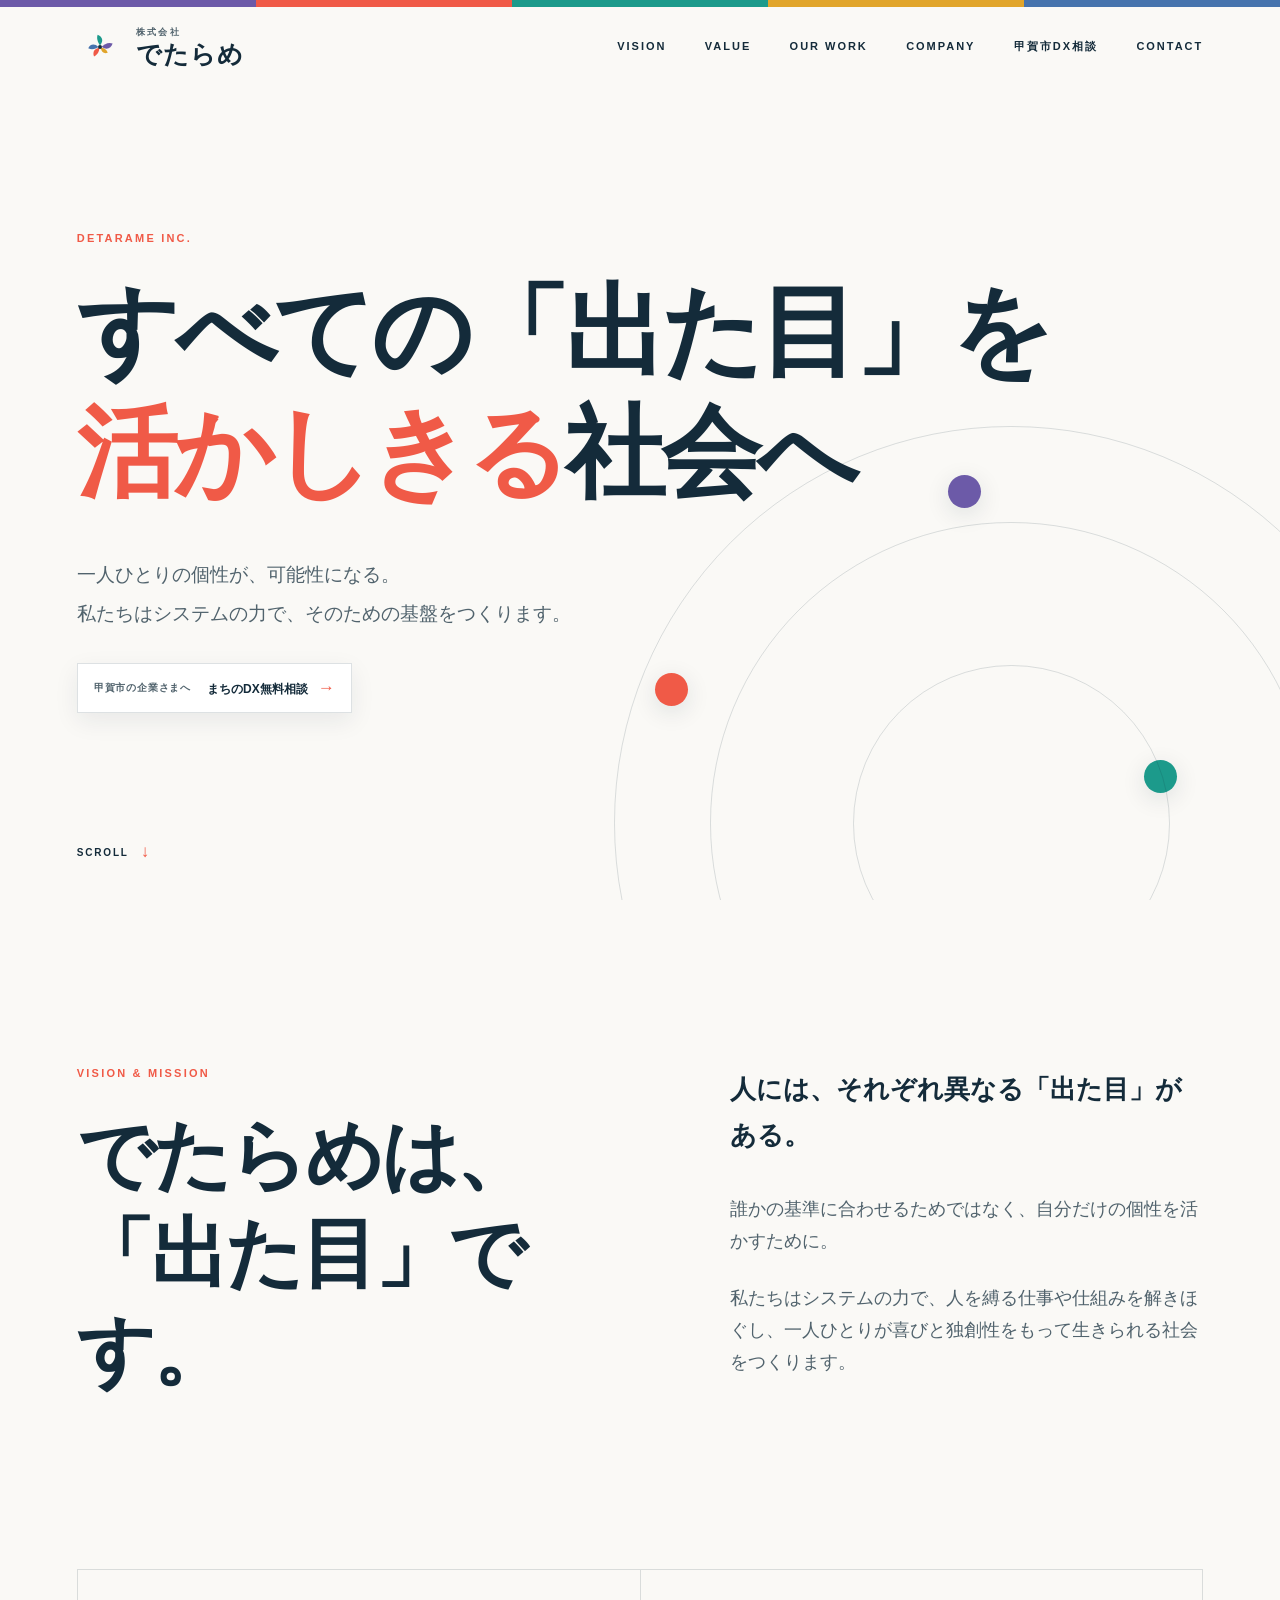
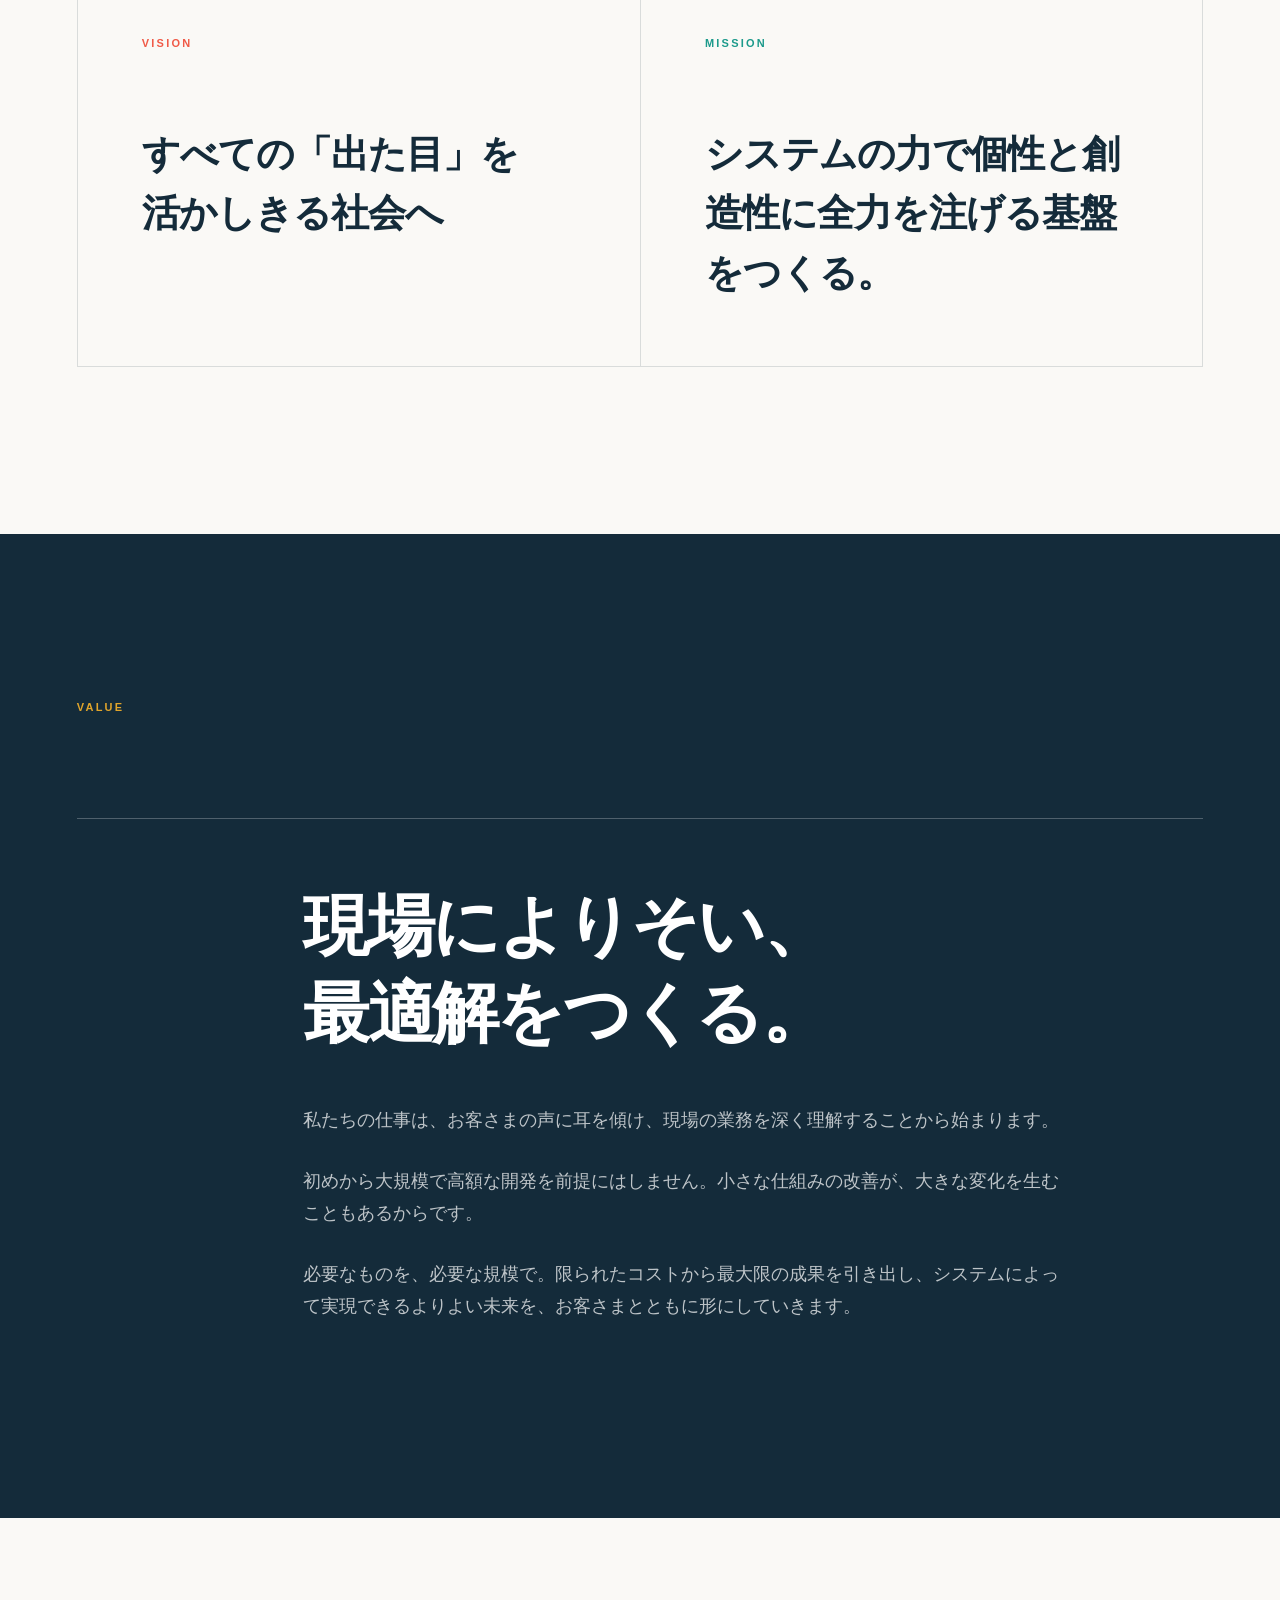
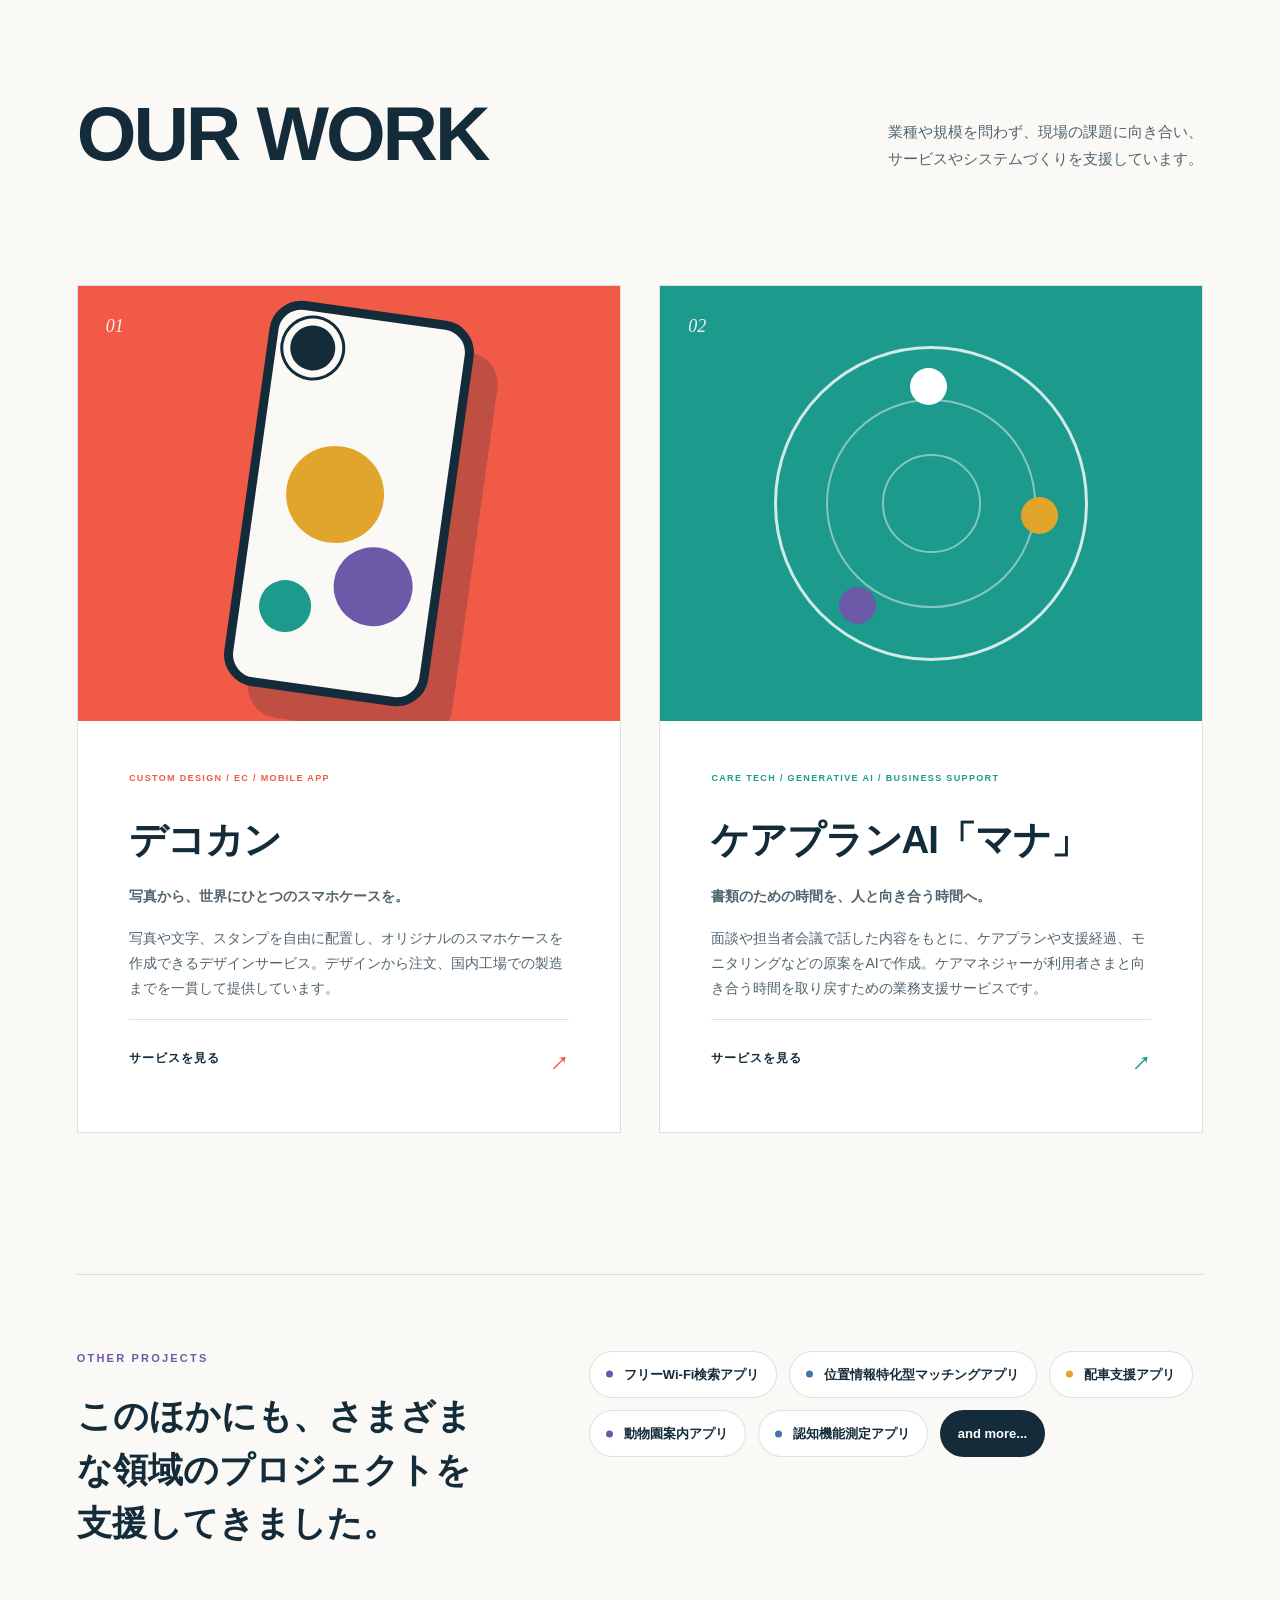
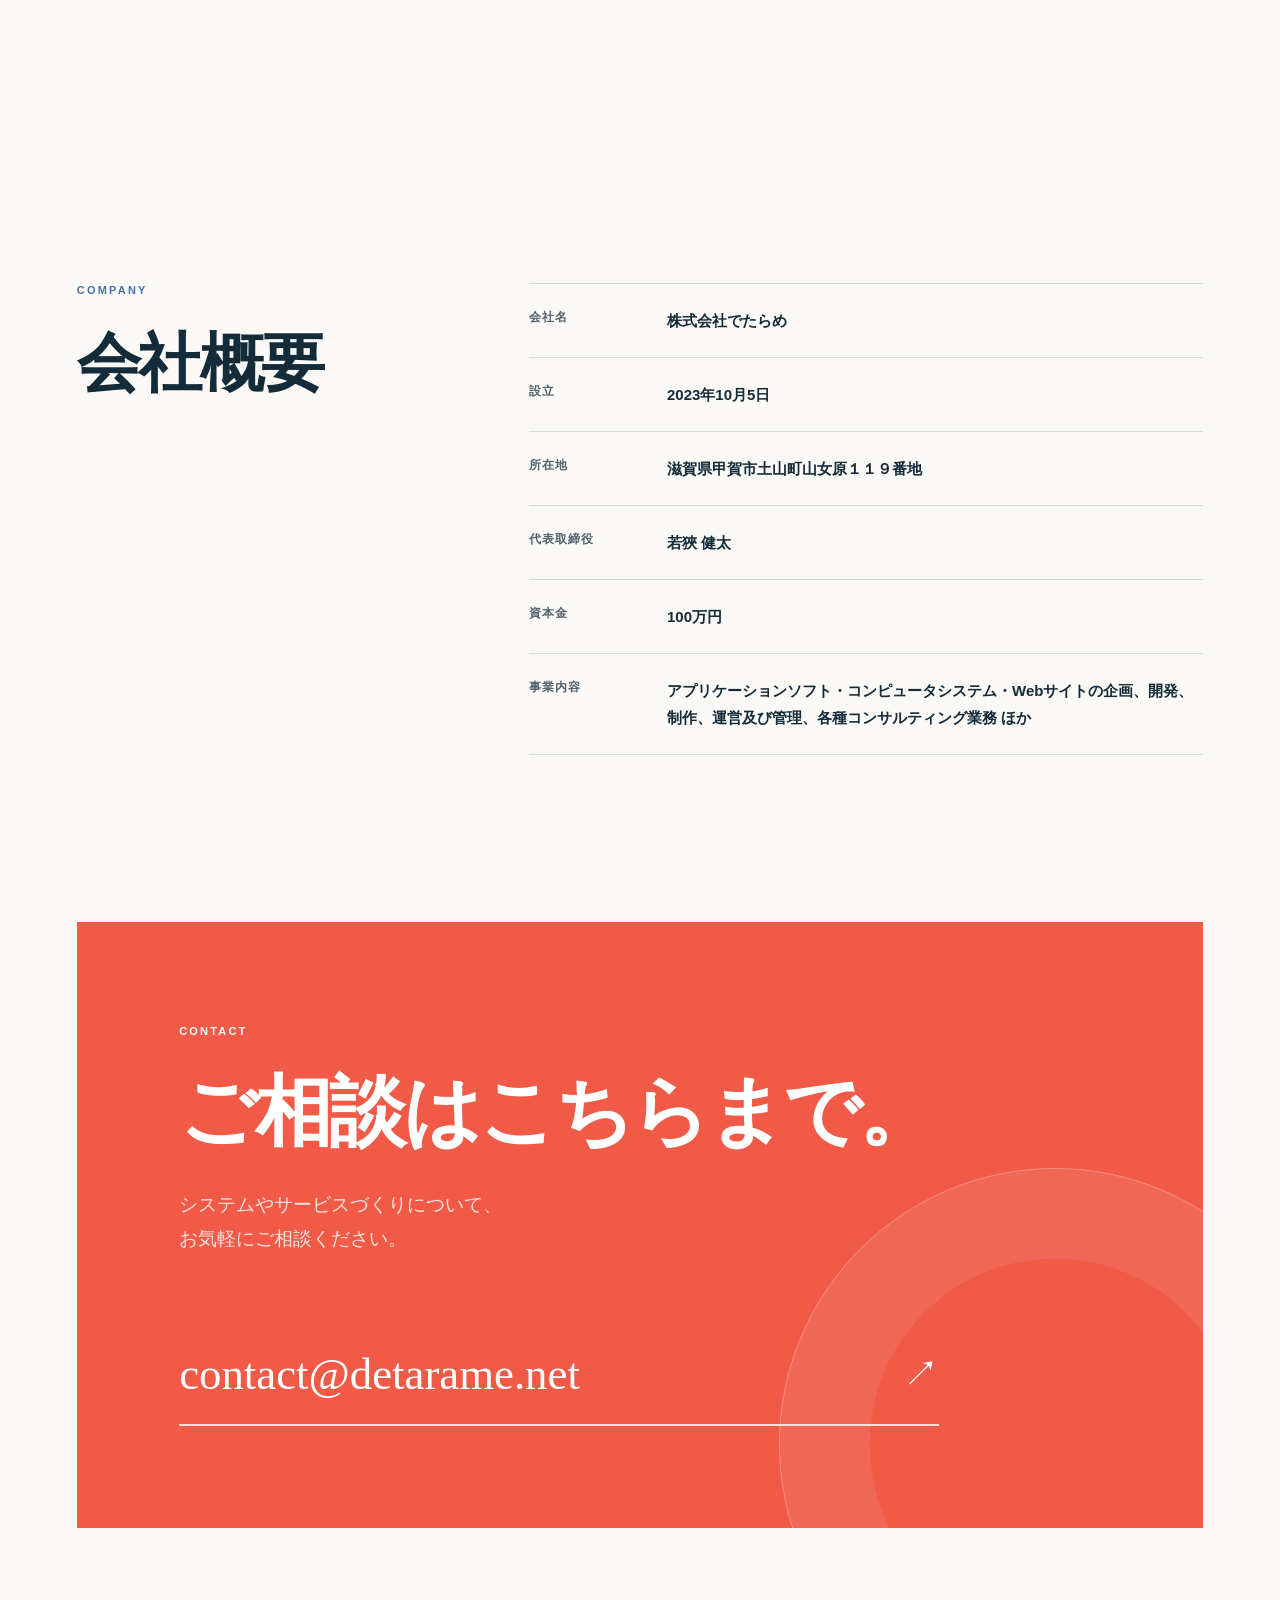
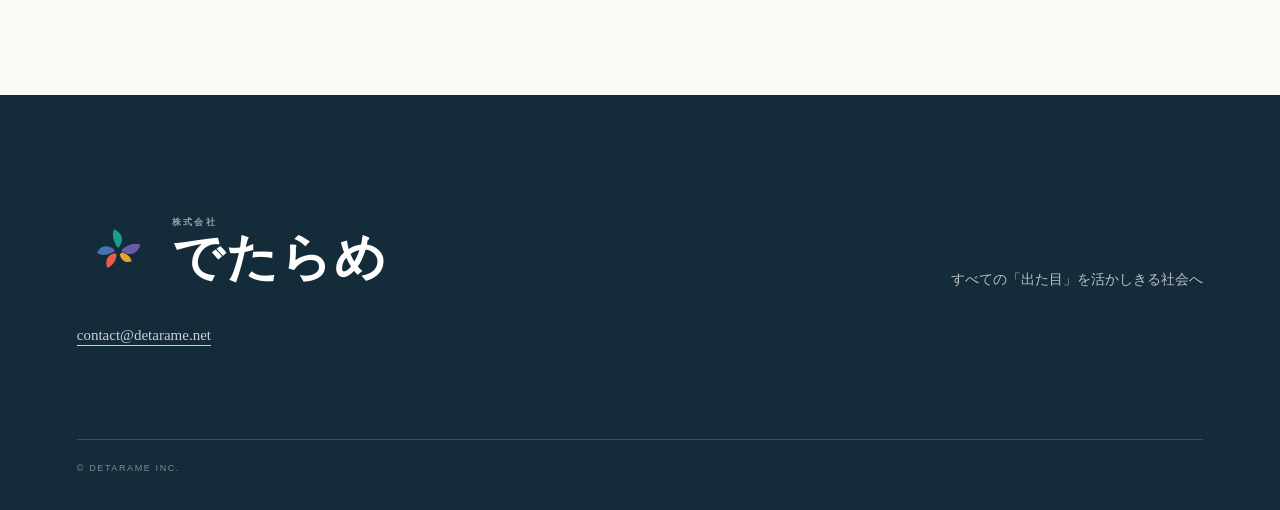
==== commit 4cea062a: "Add Koka DX consultation landing page" ====
--- a/index.html
+++ b/index.html
@@ -15,6 +15,7 @@
   <meta name="twitter:description" content="すべての「出た目」を活かしきる社会へ。">
   <meta name="twitter:image" content="https://detarame.net/assets/og.png">
   <title>株式会社でたらめ｜すべての「出た目」を活かしきる社会へ</title>
+  <script>if (!window.matchMedia('(prefers-reduced-motion: reduce)').matches) document.documentElement.classList.add('has-intro');</script>
   <link rel="icon" href="logo/detarame-vision-mark.svg" type="image/svg+xml">
   <link rel="stylesheet" href="site.css">
 </head>
@@ -30,6 +31,7 @@
       <a href="#value">VALUE</a>
       <a href="#works">OUR WORK</a>
       <a href="#company">COMPANY</a>
+      <a href="koka-dx.html">甲賀市DX相談</a>
       <a href="#contact">CONTACT</a>
     </nav>
   </header>
@@ -43,10 +45,27 @@
         <span class="orbit-dot dot-gold"></span>
         <span class="orbit-dot dot-blue"></span>
       </div>
+      <div class="intro-animation" aria-hidden="true">
+        <canvas class="intro-canvas"></canvas>
+        <svg class="intro-logo" viewBox="0 0 512 512" focusable="false">
+          <g transform="translate(256 256)">
+            <g class="intro-petal petal-1"><g transform="rotate(-7)"><path d="M18 0 C50 -25 99 -46 144 -22 C123 27 69 50 18 0Z" fill="#6C5AA8"/></g></g>
+            <g class="intro-petal petal-2"><g transform="rotate(130.507764) scale(.86)"><path d="M18 0 C45 -31 96 -42 144 -22 C118 31 62 44 18 0Z" fill="#F05A47"/></g></g>
+            <g class="intro-petal petal-3"><g transform="rotate(268.015528) scale(.95)"><path d="M18 0 C54 -22 103 -41 144 -22 C126 22 75 55 18 0Z" fill="#1C9A8B"/></g></g>
+            <g class="intro-petal petal-4"><g transform="rotate(405.523292) scale(.74)"><path d="M18 0 C42 -29 91 -49 144 -22 C119 34 65 39 18 0Z" fill="#E1A52B"/></g></g>
+            <g class="intro-petal petal-5"><g transform="rotate(543.031056) scale(.9)"><path d="M18 0 C48 -20 94 -48 144 -22 C130 29 70 49 18 0Z" fill="#4673AD"/></g></g>
+          </g>
+          <circle class="intro-core" cx="256" cy="256" r="22" fill="#142B3A"/>
+        </svg>
+      </div>
       <div class="hero-copy">
         <p class="eyebrow">DETARAME INC.</p>
         <h1 id="hero-title">すべての<span>「出た目」</span>を<span class="hero-vision-line"><strong>活かしきる</strong>社会へ</span></h1>
         <p class="hero-lead">一人ひとりの個性が、可能性になる。<br>私たちはシステムの力で、そのための基盤をつくります。</p>
+        <a class="local-dx-link" href="koka-dx.html">
+          <span>甲賀市の企業さまへ</span>
+          <strong>まちのDX無料相談 <i aria-hidden="true">→</i></strong>
+        </a>
       </div>
       <a class="scroll-cue" href="#vision">SCROLL <span aria-hidden="true">↓</span></a>
     </section>
@@ -193,5 +212,31 @@
     <a class="footer-contact" href="mailto:contact@detarame.net">contact@detarame.net</a>
     <small class="copyright">&copy; DETARAME INC.</small>
   </footer>
+  <script type="module">
+    if (document.documentElement.classList.contains('has-intro')) {
+      import('./intro-dice.js').catch(() => {
+        document.documentElement.classList.remove('has-intro');
+        document.querySelector('.intro-animation')?.remove();
+      });
+    }
+  </script>
+  <script>
+    (() => {
+      const root = document.documentElement;
+      const intro = document.querySelector('.intro-animation');
+      if (!root.classList.contains('has-intro') || !intro) return;
+      let finished = false;
+      const finish = () => {
+        if (finished) return;
+        finished = true;
+        root.classList.remove('has-intro');
+        intro.remove();
+      };
+      intro.addEventListener('animationend', (event) => {
+        if (event.target === intro && event.animationName === 'intro-exit') finish();
+      });
+      window.setTimeout(finish, 5900);
+    })();
+  </script>
 </body>
 </html>
--- a/site.css
+++ b/site.css
@@ -27,6 +27,83 @@
 }
 a { color: inherit; }
 
+.intro-animation {
+  display: none;
+}
+.has-intro .intro-animation {
+  position: absolute;
+  right: clamp(18px, 3vw, 64px);
+  bottom: 46px;
+  z-index: 0;
+  display: grid;
+  width: min(44vw, 620px);
+  height: min(68vh, 650px);
+  overflow: hidden;
+  place-items: center;
+  pointer-events: none;
+  animation: intro-exit .7s 5.1s cubic-bezier(.6, 0, .8, 1) forwards;
+}
+.intro-canvas {
+  position: absolute;
+  inset: 0;
+  z-index: 2;
+  width: 100%;
+  height: 100%;
+  opacity: 1;
+  animation: canvas-vanish .25s 3.7s ease-out forwards;
+}
+
+.intro-logo {
+  position: absolute;
+  z-index: 3;
+  top: 50%;
+  left: 50%;
+  width: clamp(190px, 24vw, 310px);
+  height: auto;
+  overflow: visible;
+  opacity: 0;
+  translate: -50% -50%;
+  transform: scale(.82);
+  animation: logo-arrive .7s 3.62s cubic-bezier(.16, 1, .3, 1) forwards;
+}
+.intro-petal {
+  opacity: 0;
+  transform: scale(0) rotate(-34deg);
+  transform-origin: 0 0;
+  animation: petal-bloom .68s cubic-bezier(.16, 1.35, .3, 1) forwards;
+}
+.petal-1 { animation-delay: 3.68s; }
+.petal-2 { animation-delay: 3.74s; }
+.petal-3 { animation-delay: 3.80s; }
+.petal-4 { animation-delay: 3.86s; }
+.petal-5 { animation-delay: 3.92s; }
+.intro-core {
+  opacity: 0;
+  transform: scale(.3);
+  transform-box: fill-box;
+  transform-origin: center;
+  animation: core-appear .22s 3.60s ease-out forwards;
+}
+
+@keyframes canvas-vanish {
+  to { opacity: 0; }
+}
+@keyframes logo-arrive {
+  0% { opacity: 0; transform: scale(.82); }
+  100% { opacity: 1; transform: scale(1); }
+}
+@keyframes petal-bloom {
+  0% { opacity: 0; transform: scale(0) rotate(-34deg); }
+  62% { opacity: 1; }
+  100% { opacity: 1; transform: scale(1) rotate(0); }
+}
+@keyframes core-appear {
+  to { opacity: 1; transform: scale(1); }
+}
+@keyframes intro-exit {
+  to { opacity: 0; visibility: hidden; }
+}
+
 .skip-link {
   position: fixed;
   top: 8px;
@@ -112,6 +189,8 @@
   background: linear-gradient(90deg, var(--violet) 0 20%, var(--coral) 20% 40%, var(--teal) 40% 60%, var(--gold) 60% 80%, var(--blue) 80%);
 }
 .hero-copy {
+  position: relative;
+  z-index: 1;
   width: min(100%, var(--max-width));
   margin: 0 auto;
   animation: rise 800ms cubic-bezier(.2, .8, .2, 1) both;
@@ -146,6 +225,27 @@
   font-weight: 500;
   line-height: 2;
 }
+.local-dx-link {
+  display: inline-flex;
+  gap: 16px;
+  align-items: center;
+  margin-top: 30px;
+  padding: 12px 16px;
+  color: var(--ink);
+  font-size: 12px;
+  font-weight: 700;
+  line-height: 1.4;
+  text-decoration: none;
+  background: var(--paper);
+  border: 1px solid var(--line);
+  box-shadow: 0 8px 24px rgba(20, 43, 58, .08);
+  transition: transform 200ms ease, box-shadow 200ms ease;
+}
+.local-dx-link span { color: var(--ink-soft); font-size: 10px; letter-spacing: .08em; }
+.local-dx-link strong { font: inherit; }
+.local-dx-link i { margin-left: 7px; color: var(--coral); font-size: 17px; font-style: normal; }
+.local-dx-link:hover,
+.local-dx-link:focus-visible { box-shadow: 0 14px 32px rgba(20, 43, 58, .14); transform: translateY(-3px); }
 .hero-orbit {
   position: absolute;
   right: clamp(-250px, -10vw, -100px);
@@ -574,6 +674,13 @@
   .site-header { padding-top: 18px; }
   .site-header nav { display: none; }
   .hero { min-height: 820px; }
+  .has-intro .intro-animation {
+    right: 0;
+    bottom: 10px;
+    width: 100%;
+    height: 38%;
+  }
+  .intro-logo { width: clamp(170px, 52vw, 230px); }
   .philosophy,
   .other-works,
   .company { grid-template-columns: 1fr; }
@@ -594,6 +701,7 @@
   .hero h1 { font-size: clamp(34px, 8.8vw, 48px); }
   .hero-lead br,
   .works-heading br { display: none; }
+  .local-dx-link { gap: 11px; align-items: flex-start; flex-direction: column; }
   .hero-orbit { right: -310px; bottom: -190px; width: 620px; }
   .principle { padding: 30px 24px; }
   .principle h3 br,
@@ -609,6 +717,7 @@
 
 @media (prefers-reduced-motion: reduce) {
   html { scroll-behavior: auto; }
+  .intro-animation { display: none !important; }
   .hero-copy { animation: none; }
   .work-card,
   .site-header nav a::after { transition: none; }
